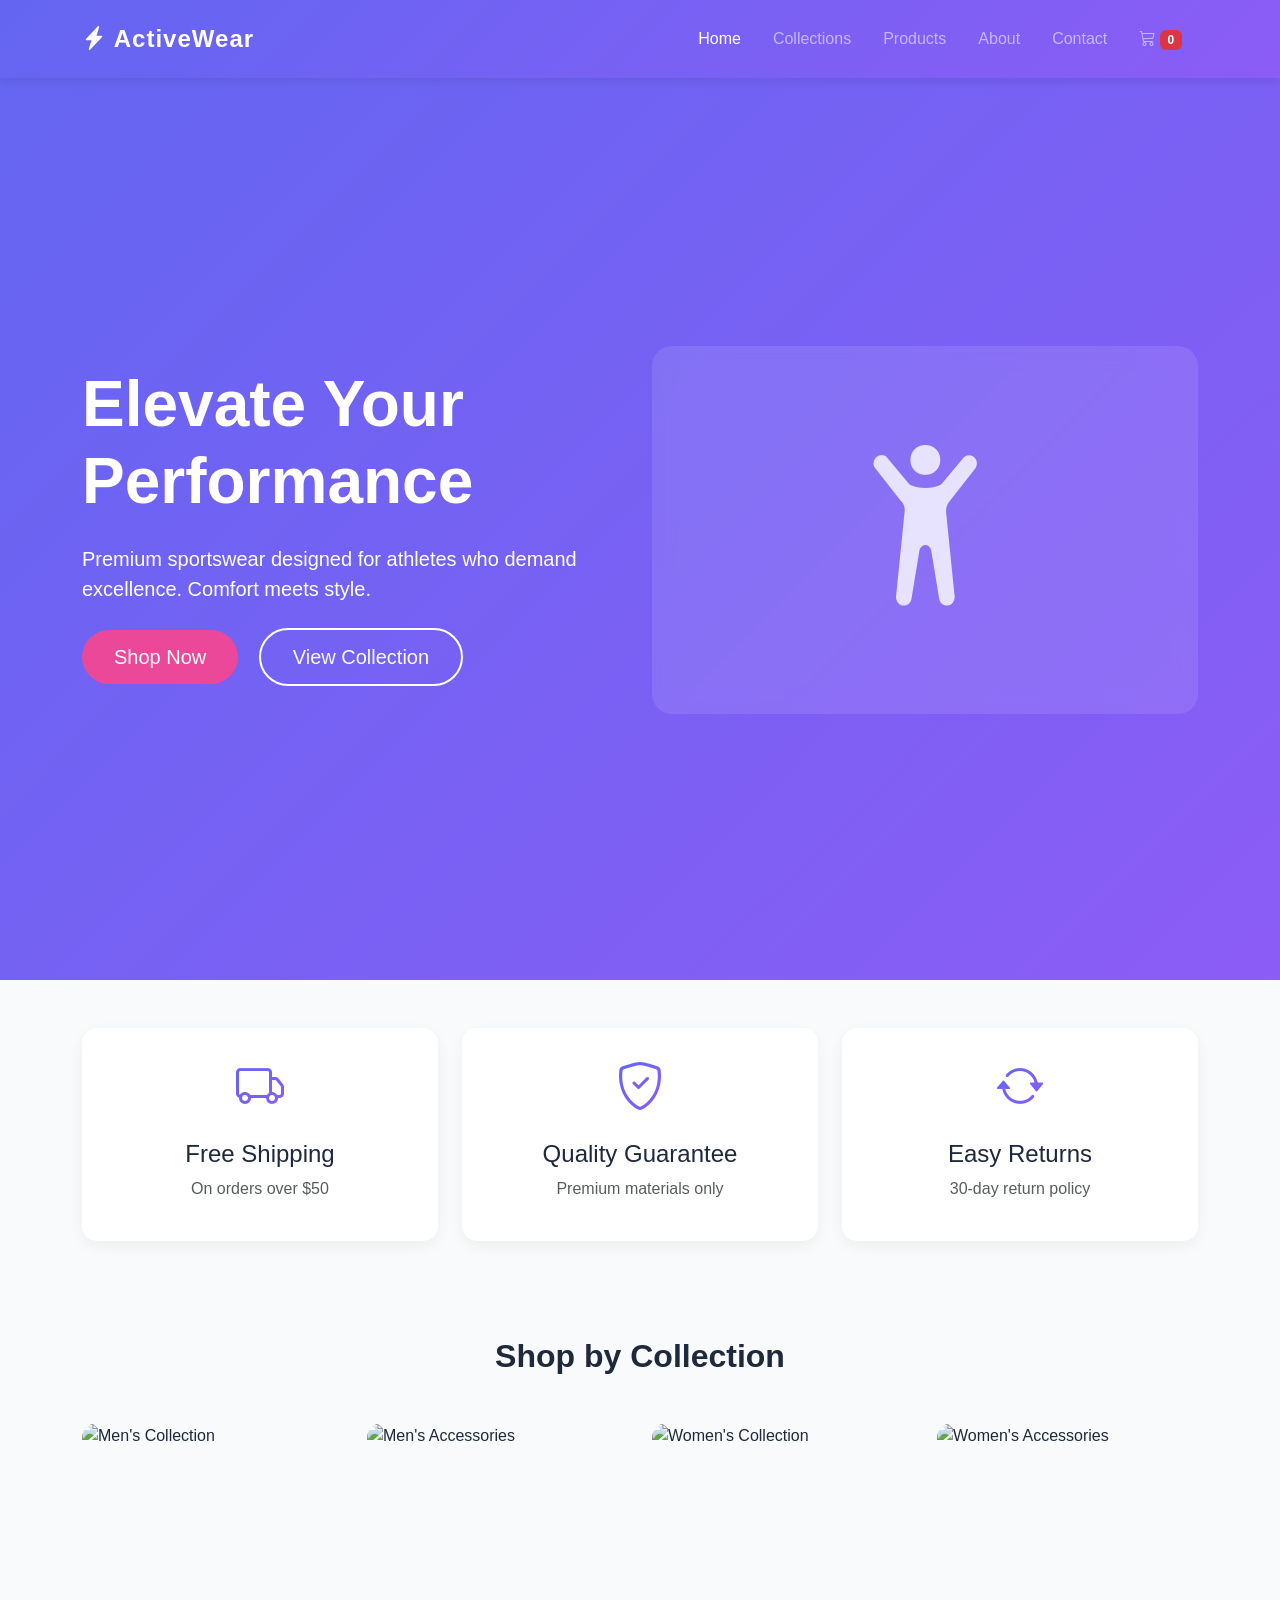
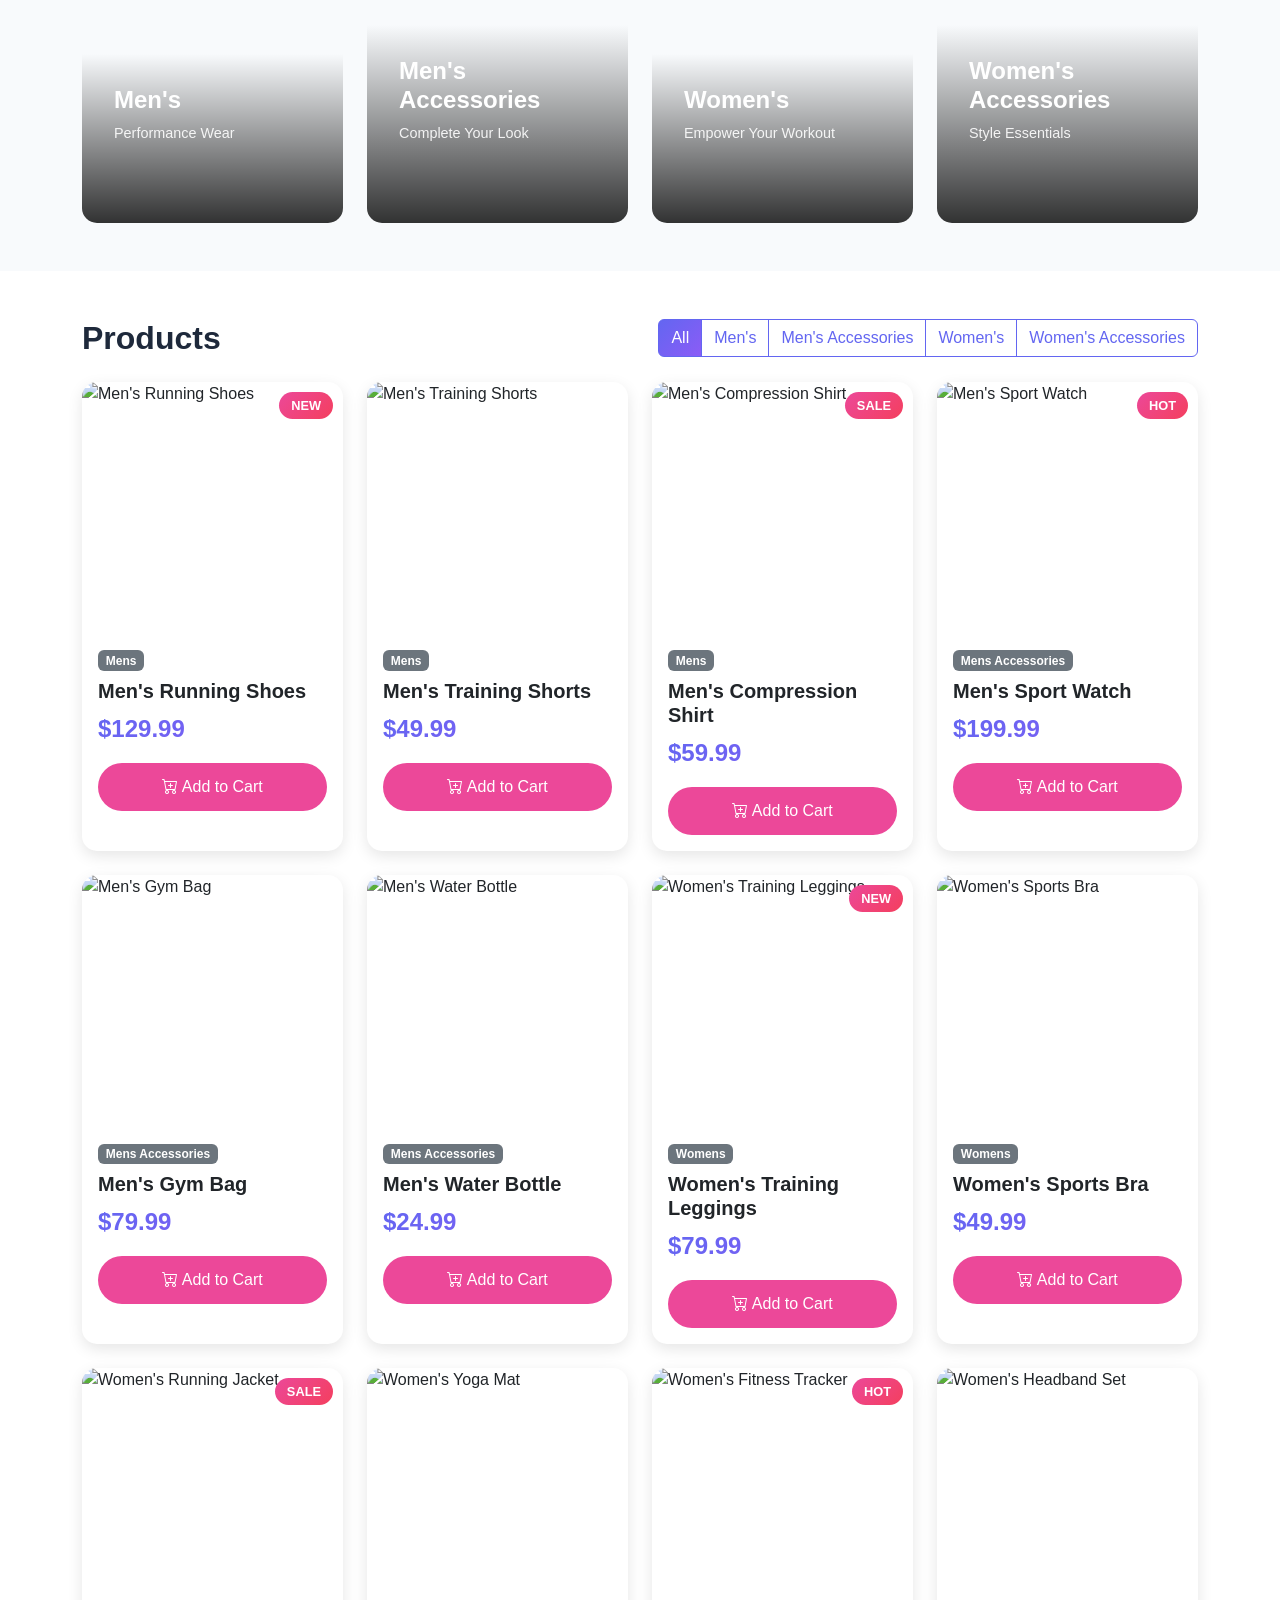
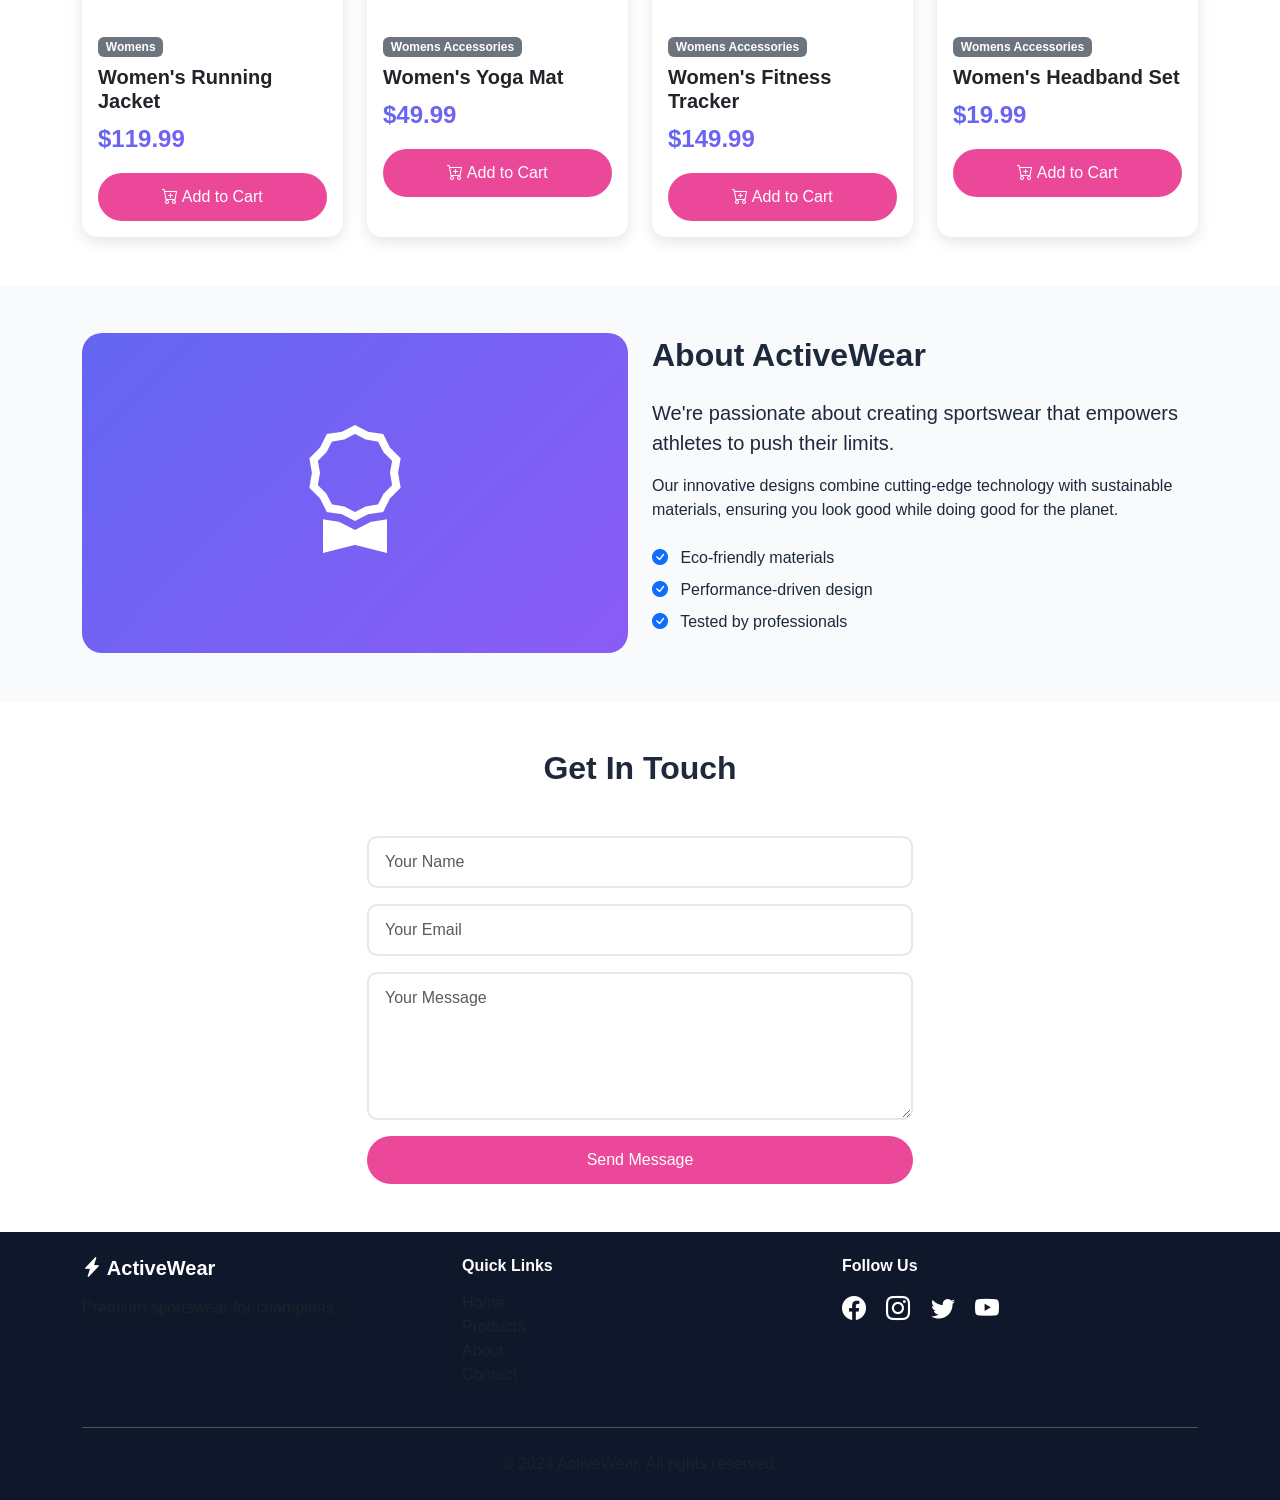
==== index.html @ d2c016fe "first commit" ====
<!DOCTYPE html>
<html lang="en">
<head>
    <meta charset="UTF-8">
    <meta name="viewport" content="width=device-width, initial-scale=1.0">
    <title>ActiveWear - Premium Sportswear</title>
    
    <!-- Bootstrap CSS -->
    <link href="https://cdn.jsdelivr.net/npm/bootstrap@5.3.2/dist/css/bootstrap.min.css" rel="stylesheet">
    
    <!-- Bootstrap Icons -->
    <link rel="stylesheet" href="https://cdn.jsdelivr.net/npm/bootstrap-icons@1.11.1/font/bootstrap-icons.css">
    
    <!-- Custom CSS -->
    <link rel="stylesheet" href="styles.css">
</head>
<body>
    <!-- Navigation -->
    <nav class="navbar navbar-expand-lg navbar-dark fixed-top">
        <div class="container">
            <a class="navbar-brand fw-bold" href="#">
                <i class="bi bi-lightning-charge-fill"></i> ActiveWear
            </a>
            <button class="navbar-toggler" type="button" data-bs-toggle="collapse" data-bs-target="#navbarNav">
                <span class="navbar-toggler-icon"></span>
            </button>
            <div class="collapse navbar-collapse" id="navbarNav">
                <ul class="navbar-nav ms-auto">
                    <li class="nav-item">
                        <a class="nav-link active" href="#home">Home</a>
                    </li>
                    <li class="nav-item">
                        <a class="nav-link" href="#collections">Collections</a>
                    </li>
                    <li class="nav-item">
                        <a class="nav-link" href="#products">Products</a>
                    </li>
                    <li class="nav-item">
                        <a class="nav-link" href="#about">About</a>
                    </li>
                    <li class="nav-item">
                        <a class="nav-link" href="#contact">Contact</a>
                    </li>
                    <li class="nav-item">
                        <a class="nav-link" href="#" id="cartButton"><i class="bi bi-cart3"></i> <span class="badge bg-danger" id="cartCount">0</span></a>
                    </li>
                </ul>
            </div>
        </div>
    </nav>

    <!-- Hero Section -->
    <section id="home" class="hero-section">
        <div class="container">
            <div class="row align-items-center min-vh-100">
                <div class="col-lg-6">
                    <h1 class="display-3 fw-bold mb-4 animate-fade-in">Elevate Your Performance</h1>
                    <p class="lead mb-4">Premium sportswear designed for athletes who demand excellence. Comfort meets style.</p>
                    <button class="btn btn-primary btn-lg me-3 mb-2">Shop Now</button>
                    <button class="btn btn-outline-light btn-lg mb-2">View Collection</button>
                </div>
                <div class="col-lg-6">
                    <div class="hero-image-placeholder">
                        <i class="bi bi-person-arms-up"></i>
                    </div>
                </div>
            </div>
        </div>
    </section>

    <!-- Features Section -->
    <section class="features-section py-5">
        <div class="container">
            <div class="row g-4">
                <div class="col-md-4">
                    <div class="feature-card text-center p-4">
                        <i class="bi bi-truck feature-icon"></i>
                        <h4 class="mt-3">Free Shipping</h4>
                        <p class="text-muted">On orders over $50</p>
                    </div>
                </div>
                <div class="col-md-4">
                    <div class="feature-card text-center p-4">
                        <i class="bi bi-shield-check feature-icon"></i>
                        <h4 class="mt-3">Quality Guarantee</h4>
                        <p class="text-muted">Premium materials only</p>
                    </div>
                </div>
                <div class="col-md-4">
                    <div class="feature-card text-center p-4">
                        <i class="bi bi-arrow-repeat feature-icon"></i>
                        <h4 class="mt-3">Easy Returns</h4>
                        <p class="text-muted">30-day return policy</p>
                    </div>
                </div>
            </div>
        </div>
    </section>

    <!-- Collections Section -->
    <section id="collections" class="collections-section py-5">
        <div class="container">
            <h2 class="text-center mb-5 fw-bold">Shop by Collection</h2>
            <div class="row g-4">
                <div class="col-md-6 col-lg-3">
                    <div class="collection-card" data-category="mens">
                        <img src="https://images.unsplash.com/photo-1605518216938-7c31b7b14ad0?w=500&h=600&fit=crop" alt="Men's Collection" class="collection-image">
                        <div class="collection-overlay">
                            <h3 class="collection-title">Men's</h3>
                            <p class="collection-subtitle">Performance Wear</p>
                            <button class="btn btn-light btn-sm">Explore</button>
                        </div>
                    </div>
                </div>
                <div class="col-md-6 col-lg-3">
                    <div class="collection-card" data-category="mens-accessories">
                        <img src="https://images.unsplash.com/photo-1523359346063-d879354c0ea5?w=500&h=600&fit=crop" alt="Men's Accessories" class="collection-image">
                        <div class="collection-overlay">
                            <h3 class="collection-title">Men's Accessories</h3>
                            <p class="collection-subtitle">Complete Your Look</p>
                            <button class="btn btn-light btn-sm">Explore</button>
                        </div>
                    </div>
                </div>
                <div class="col-md-6 col-lg-3">
                    <div class="collection-card" data-category="womens">
                        <img src="https://images.unsplash.com/photo-1518611012118-696072aa579a?w=500&h=600&fit=crop" alt="Women's Collection" class="collection-image">
                        <div class="collection-overlay">
                            <h3 class="collection-title">Women's</h3>
                            <p class="collection-subtitle">Empower Your Workout</p>
                            <button class="btn btn-light btn-sm">Explore</button>
                        </div>
                    </div>
                </div>
                <div class="col-md-6 col-lg-3">
                    <div class="collection-card" data-category="womens-accessories">
                        <img src="https://images.unsplash.com/photo-1556306535-0f09a537f0a3?w=500&h=600&fit=crop" alt="Women's Accessories" class="collection-image">
                        <div class="collection-overlay">
                            <h3 class="collection-title">Women's Accessories</h3>
                            <p class="collection-subtitle">Style Essentials</p>
                            <button class="btn btn-light btn-sm">Explore</button>
                        </div>
                    </div>
                </div>
            </div>
        </div>
    </section>

    <!-- Products Section -->
    <section id="products" class="products-section py-5">
        <div class="container">
            <div class="d-flex justify-content-between align-items-center mb-4">
                <h2 class="fw-bold mb-0">Products</h2>
                <div class="btn-group" role="group">
                    <button type="button" class="btn btn-outline-primary active" data-filter="all">All</button>
                    <button type="button" class="btn btn-outline-primary" data-filter="mens">Men's</button>
                    <button type="button" class="btn btn-outline-primary" data-filter="mens-accessories">Men's Accessories</button>
                    <button type="button" class="btn btn-outline-primary" data-filter="womens">Women's</button>
                    <button type="button" class="btn btn-outline-primary" data-filter="womens-accessories">Women's Accessories</button>
                </div>
            </div>
            <div class="row g-4" id="productsContainer">
                <!-- Products will be dynamically loaded -->
            </div>
        </div>
    </section>

    <!-- About Section -->
    <section id="about" class="about-section py-5">
        <div class="container">
            <div class="row align-items-center">
                <div class="col-lg-6 mb-4 mb-lg-0">
                    <div class="about-image-placeholder">
                        <i class="bi bi-award"></i>
                    </div>
                </div>
                <div class="col-lg-6">
                    <h2 class="fw-bold mb-4">About ActiveWear</h2>
                    <p class="lead">We're passionate about creating sportswear that empowers athletes to push their limits.</p>
                    <p>Our innovative designs combine cutting-edge technology with sustainable materials, ensuring you look good while doing good for the planet.</p>
                    <ul class="list-unstyled mt-4">
                        <li class="mb-2"><i class="bi bi-check-circle-fill text-primary me-2"></i> Eco-friendly materials</li>
                        <li class="mb-2"><i class="bi bi-check-circle-fill text-primary me-2"></i> Performance-driven design</li>
                        <li class="mb-2"><i class="bi bi-check-circle-fill text-primary me-2"></i> Tested by professionals</li>
                    </ul>
                </div>
            </div>
        </div>
    </section>

    <!-- Contact Section -->
    <section id="contact" class="contact-section py-5">
        <div class="container">
            <h2 class="text-center mb-5 fw-bold">Get In Touch</h2>
            <div class="row justify-content-center">
                <div class="col-lg-6">
                    <form id="contactForm">
                        <div class="mb-3">
                            <input type="text" class="form-control" placeholder="Your Name" required>
                        </div>
                        <div class="mb-3">
                            <input type="email" class="form-control" placeholder="Your Email" required>
                        </div>
                        <div class="mb-3">
                            <textarea class="form-control" rows="5" placeholder="Your Message" required></textarea>
                        </div>
                        <button type="submit" class="btn btn-primary w-100">Send Message</button>
                    </form>
                </div>
            </div>
        </div>
    </section>

    <!-- Footer -->
    <footer class="footer py-4">
        <div class="container">
            <div class="row">
                <div class="col-md-4 mb-3 mb-md-0">
                    <h5 class="fw-bold mb-3"><i class="bi bi-lightning-charge-fill"></i> ActiveWear</h5>
                    <p class="text-muted">Premium sportswear for champions.</p>
                </div>
                <div class="col-md-4 mb-3 mb-md-0">
                    <h6 class="fw-bold mb-3">Quick Links</h6>
                    <ul class="list-unstyled">
                        <li><a href="#home" class="text-muted text-decoration-none">Home</a></li>
                        <li><a href="#products" class="text-muted text-decoration-none">Products</a></li>
                        <li><a href="#about" class="text-muted text-decoration-none">About</a></li>
                        <li><a href="#contact" class="text-muted text-decoration-none">Contact</a></li>
                    </ul>
                </div>
                <div class="col-md-4">
                    <h6 class="fw-bold mb-3">Follow Us</h6>
                    <div class="social-icons">
                        <a href="#" class="me-3"><i class="bi bi-facebook"></i></a>
                        <a href="#" class="me-3"><i class="bi bi-instagram"></i></a>
                        <a href="#" class="me-3"><i class="bi bi-twitter"></i></a>
                        <a href="#"><i class="bi bi-youtube"></i></a>
                    </div>
                </div>
            </div>
            <hr class="my-4">
            <p class="text-center text-muted mb-0">&copy; 2024 ActiveWear. All rights reserved.</p>
        </div>
    </footer>

    <!-- Cart Preview Modal -->
    <div class="modal fade" id="cartModal" tabindex="-1" aria-labelledby="cartModalLabel" aria-hidden="true">
        <div class="modal-dialog modal-dialog-scrollable modal-lg">
            <div class="modal-content">
                <div class="modal-header">
                    <h5 class="modal-title fw-bold" id="cartModalLabel">
                        <i class="bi bi-cart3"></i> Shopping Cart
                    </h5>
                    <button type="button" class="btn-close" data-bs-dismiss="modal" aria-label="Close"></button>
                </div>
                <div class="modal-body" id="cartModalBody">
                    <!-- Cart items will be loaded here -->
                </div>
                <div class="modal-footer">
                    <div class="w-100">
                        <div class="d-flex justify-content-between align-items-center mb-3">
                            <h5 class="mb-0">Total:</h5>
                            <h4 class="mb-0 fw-bold" id="cartTotal">$0.00</h4>
                        </div>
                        <button type="button" class="btn btn-outline-secondary w-100 mb-2" data-bs-dismiss="modal">Continue Shopping</button>
                        <a href="checkout.html" class="btn btn-primary w-100">Proceed to Checkout</a>
                    </div>
                </div>
            </div>
        </div>
    </div>

    <!-- Bootstrap JS -->
    <script src="https://cdn.jsdelivr.net/npm/bootstrap@5.3.2/dist/js/bootstrap.bundle.min.js"></script>
    
    <!-- Custom JS -->
    <script src="script.js"></script>
</body>
</html>
---- styles.css ----
/* Modern Color Palette */
:root {
    --primary-color: #6366f1;
    --secondary-color: #8b5cf6;
    --accent-color: #ec4899;
    --dark-bg: #0f172a;
    --light-bg: #f8fafc;
    --text-dark: #1e293b;
    --text-light: #64748b;
    --gradient-1: linear-gradient(135deg, #6366f1 0%, #8b5cf6 100%);
    --gradient-2: linear-gradient(135deg, #ec4899 0%, #f43f5e 100%);
}

* {
    margin: 0;
    padding: 0;
    box-sizing: border-box;
}

body {
    font-family: 'Segoe UI', Tahoma, Geneva, Verdana, sans-serif;
    color: var(--text-dark);
    overflow-x: hidden;
}

/* Smooth Scrolling */
html {
    scroll-behavior: smooth;
}

/* Navigation */
.navbar {
    background: var(--gradient-1);
    padding: 1rem 0;
    transition: all 0.3s ease;
    box-shadow: 0 2px 10px rgba(0, 0, 0, 0.1);
}

.navbar-brand {
    font-size: 1.5rem;
    letter-spacing: 1px;
}

.nav-link {
    margin: 0 0.5rem;
    transition: color 0.3s ease;
}

.nav-link:hover {
    color: var(--accent-color) !important;
}

/* Hero Section */
.hero-section {
    background: var(--gradient-1);
    color: white;
    padding-top: 80px;
}

.hero-image-placeholder {
    background: rgba(255, 255, 255, 0.1);
    border-radius: 20px;
    padding: 4rem;
    text-align: center;
    backdrop-filter: blur(10px);
}

.hero-image-placeholder i {
    font-size: 10rem;
    color: rgba(255, 255, 255, 0.8);
}

.animate-fade-in {
    animation: fadeIn 1s ease-in;
}

@keyframes fadeIn {
    from {
        opacity: 0;
        transform: translateY(20px);
    }
    to {
        opacity: 1;
        transform: translateY(0);
    }
}

.btn-primary {
    background: var(--accent-color);
    border: none;
    padding: 0.75rem 2rem;
    border-radius: 50px;
    transition: all 0.3s ease;
}

.btn-primary:hover {
    background: #db2777;
    transform: translateY(-2px);
    box-shadow: 0 10px 20px rgba(236, 72, 153, 0.3);
}

.btn-outline-light {
    border: 2px solid white;
    padding: 0.75rem 2rem;
    border-radius: 50px;
    transition: all 0.3s ease;
}

.btn-outline-light:hover {
    background: white;
    color: var(--primary-color);
    transform: translateY(-2px);
}

/* Features Section */
.features-section {
    background: var(--light-bg);
}

.feature-card {
    background: white;
    border-radius: 15px;
    transition: all 0.3s ease;
    height: 100%;
    box-shadow: 0 5px 15px rgba(0, 0, 0, 0.05);
}

.feature-card:hover {
    transform: translateY(-10px);
    box-shadow: 0 15px 30px rgba(0, 0, 0, 0.1);
}

.feature-icon {
    font-size: 3rem;
    background: var(--gradient-1);
    -webkit-background-clip: text;
    -webkit-text-fill-color: transparent;
    background-clip: text;
}

/* Products Section */
.products-section {
    background: white;
}

.product-card {
    border: none;
    border-radius: 15px;
    overflow: hidden;
    transition: all 0.3s ease;
    box-shadow: 0 5px 15px rgba(0, 0, 0, 0.1);
    height: 100%;
}

.product-card:hover {
    transform: translateY(-10px);
    box-shadow: 0 15px 30px rgba(0, 0, 0, 0.2);
}

.product-image {
    height: 250px;
    background: var(--light-bg);
    display: flex;
    align-items: center;
    justify-content: center;
    font-size: 4rem;
    color: var(--text-light);
}

.product-badge {
    position: absolute;
    top: 10px;
    right: 10px;
    background: var(--gradient-2);
    color: white;
    padding: 0.25rem 0.75rem;
    border-radius: 20px;
    font-size: 0.8rem;
    font-weight: bold;
}

.price {
    font-size: 1.5rem;
    font-weight: bold;
    background: var(--gradient-1);
    -webkit-background-clip: text;
    -webkit-text-fill-color: transparent;
    background-clip: text;
}

/* About Section */
.about-section {
    background: var(--light-bg);
}

.about-image-placeholder {
    background: var(--gradient-1);
    border-radius: 20px;
    padding: 4rem;
    text-align: center;
    color: white;
}

.about-image-placeholder i {
    font-size: 8rem;
}

/* Contact Section */
.contact-section {
    background: white;
}

.form-control {
    border: 2px solid #e2e8f0;
    border-radius: 10px;
    padding: 0.75rem 1rem;
    transition: all 0.3s ease;
}

.form-control:focus {
    border-color: var(--primary-color);
    box-shadow: 0 0 0 0.2rem rgba(99, 102, 241, 0.25);
}

/* Footer */
.footer {
    background: var(--dark-bg);
    color: white;
}

.social-icons a {
    color: white;
    font-size: 1.5rem;
    transition: all 0.3s ease;
}

.social-icons a:hover {
    color: var(--accent-color);
    transform: translateY(-3px);
}

/* Responsive Design */
@media (max-width: 768px) {
    .hero-section h1 {
        font-size: 2.5rem;
    }
    
    .hero-image-placeholder {
        padding: 2rem;
    }
    
    .hero-image-placeholder i {
        font-size: 6rem;
    }
    
    .about-image-placeholder {
        padding: 2rem;
    }
    
    .about-image-placeholder i {
        font-size: 5rem;
    }
}

/* Loading Animation */
.loading {
    display: inline-block;
    width: 20px;
    height: 20px;
    border: 3px solid rgba(255, 255, 255, 0.3);
    border-radius: 50%;
    border-top-color: white;
    animation: spin 1s ease-in-out infinite;
}

@keyframes spin {
    to { transform: rotate(360deg); }
}

/* Collections Section */
.collections-section {
    background: var(--light-bg);
}

.collection-card {
    position: relative;
    height: 400px;
    border-radius: 15px;
    overflow: hidden;
    cursor: pointer;
    transition: all 0.3s ease;
}

.collection-card:hover {
    transform: translateY(-10px);
    box-shadow: 0 20px 40px rgba(0, 0, 0, 0.2);
}

.collection-image {
    width: 100%;
    height: 100%;
    object-fit: cover;
    transition: transform 0.5s ease;
}

.collection-card:hover .collection-image {
    transform: scale(1.1);
}

.collection-overlay {
    position: absolute;
    bottom: 0;
    left: 0;
    right: 0;
    background: linear-gradient(to top, rgba(0, 0, 0, 0.8), transparent);
    color: white;
    padding: 2rem;
    transition: all 0.3s ease;
}

.collection-title {
    font-size: 1.5rem;
    font-weight: bold;
    margin-bottom: 0.5rem;
}

.collection-subtitle {
    font-size: 0.9rem;
    margin-bottom: 1rem;
    opacity: 0.9;
}

.collection-overlay .btn {
    opacity: 0;
    transform: translateY(20px);
    transition: all 0.3s ease;
}

.collection-card:hover .collection-overlay .btn {
    opacity: 1;
    transform: translateY(0);
}

/* Product Image Real */
.product-image-real {
    width: 100%;
    height: 250px;
    object-fit: cover;
}

/* Filter Buttons */
.btn-group .btn-outline-primary {
    border-color: var(--primary-color);
    color: var(--primary-color);
}

.btn-group .btn-outline-primary:hover,
.btn-group .btn-outline-primary.active {
    background: var(--gradient-1);
    border-color: var(--primary-color);
    color: white;
}

/* Responsive Filter Buttons */
@media (max-width: 992px) {
    .btn-group {
        display: flex;
        flex-direction: column;
        width: 100%;
        margin-top: 1rem;
    }
    
    .btn-group .btn {
        border-radius: 0.375rem !important;
        margin-bottom: 0.5rem;
    }
    
    .d-flex.justify-content-between {
        flex-direction: column;
    }
}

@media (max-width: 768px) {
    .collection-card {
        height: 300px;
    }
    
    .collection-title {
        font-size: 1.2rem;
    }
}

/* Cart Modal Styles */
.cart-item-image {
    width: 80px;
    height: 80px;
    object-fit: cover;
    border-radius: 10px;
}

.cart-item {
    transition: background-color 0.2s ease;
}

.cart-item:hover {
    background-color: rgba(0, 0, 0, 0.02);
}

/* Checkout Page Styles */
.checkout-section {
    min-height: calc(100vh - 200px);
}

.checkout-item-image {
    width: 60px;
    height: 60px;
    object-fit: cover;
    border-radius: 8px;
}

.checkout-item {
    transition: background-color 0.2s ease;
}

.checkout-item:hover {
    background-color: rgba(0, 0, 0, 0.02);
}

/* Form Styles */
.form-label {
    font-weight: 600;
    color: var(--text-dark);
    margin-bottom: 0.5rem;
}

.form-control:focus,
.form-select:focus {
    border-color: var(--primary-color);
    box-shadow: 0 0 0 0.2rem rgba(99, 102, 241, 0.25);
}

/* Card Styles */
.card {
    border: none;
    border-radius: 15px;
}

.card-body h4 i {
    margin-right: 0.5rem;
    color: var(--primary-color);
}

/* Sticky Order Summary */
@media (min-width: 992px) {
    .sticky-top {
        position: sticky;
    }
}

/* Success Animation */
.success-icon i {
    animation: scaleIn 0.5s ease-out;
}

@keyframes scaleIn {
    from {
        transform: scale(0);
        opacity: 0;
    }
    to {
        transform: scale(1);
        opacity: 1;
    }
}

/* Responsive Checkout */
@media (max-width: 768px) {
    .checkout-section {
        padding-top: 2rem !important;
    }
    
    .sticky-top {
        position: relative !important;
        top: 0 !important;
    }
}
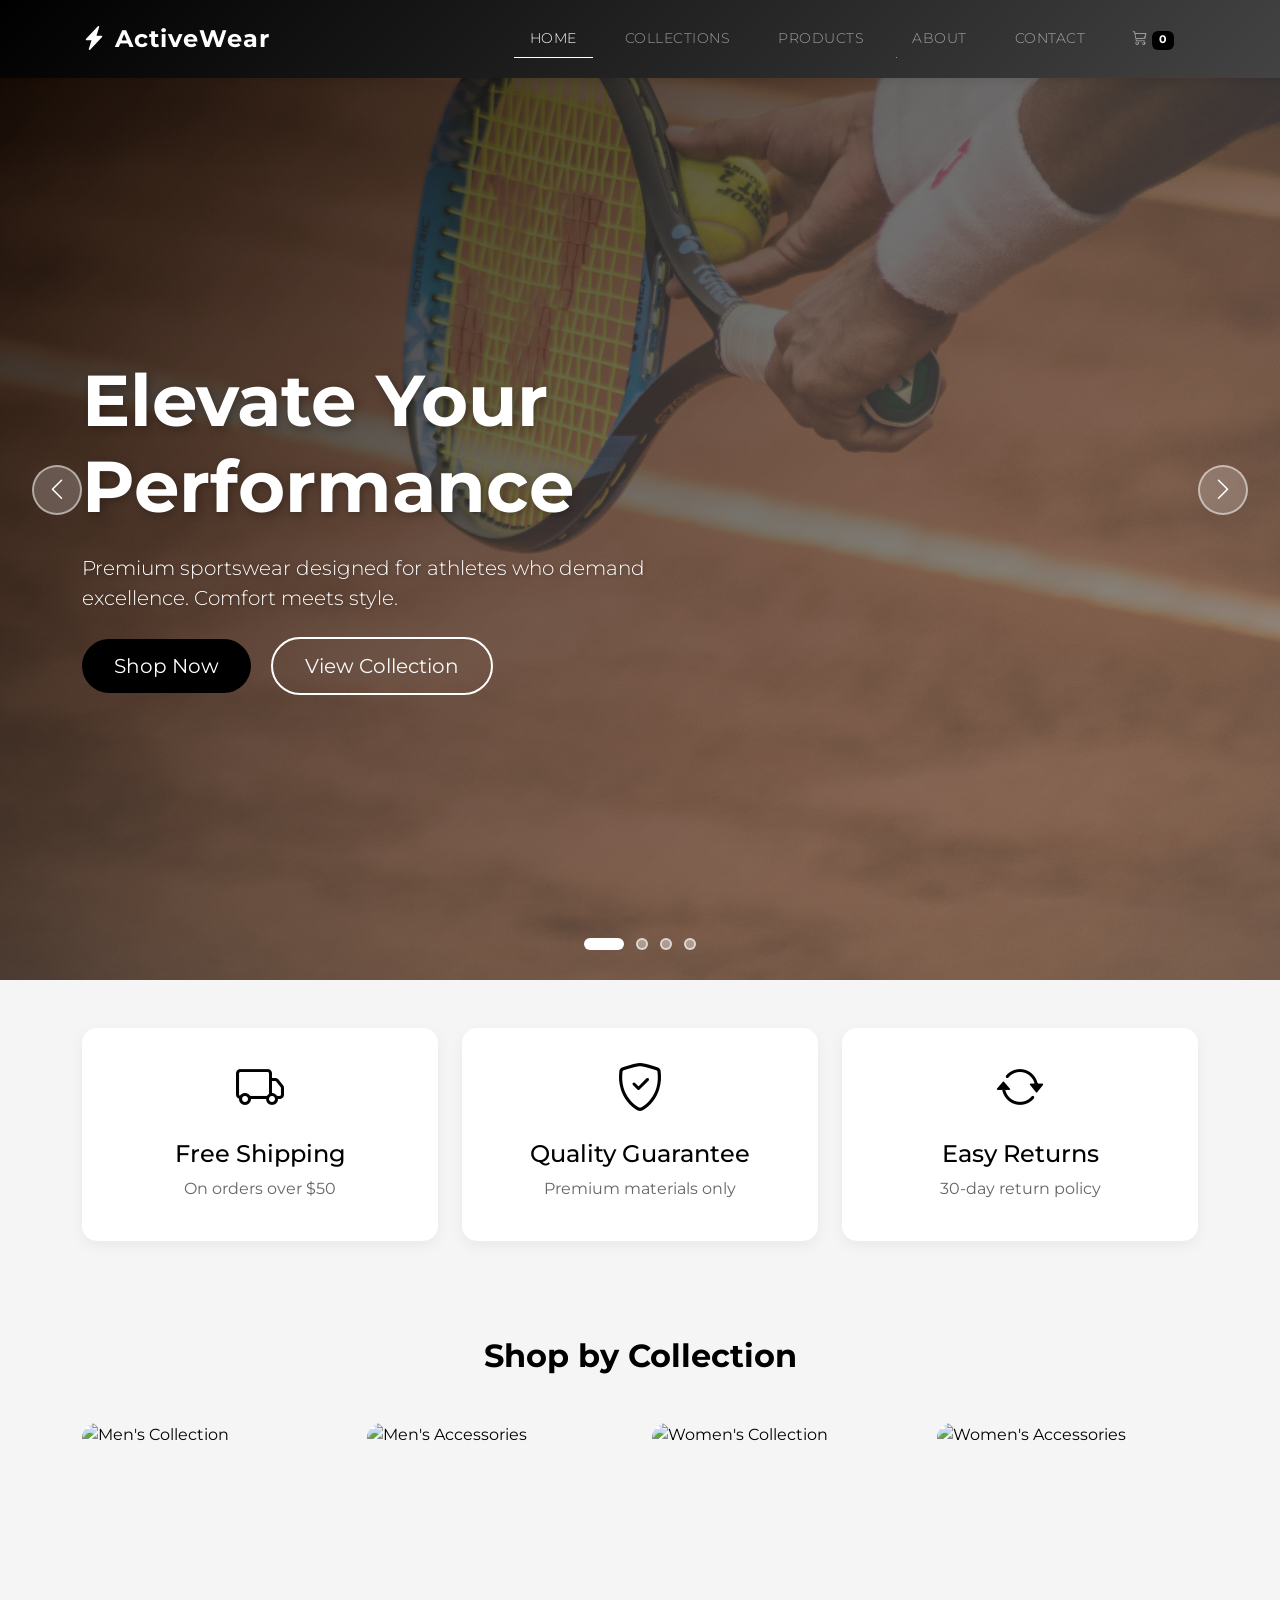
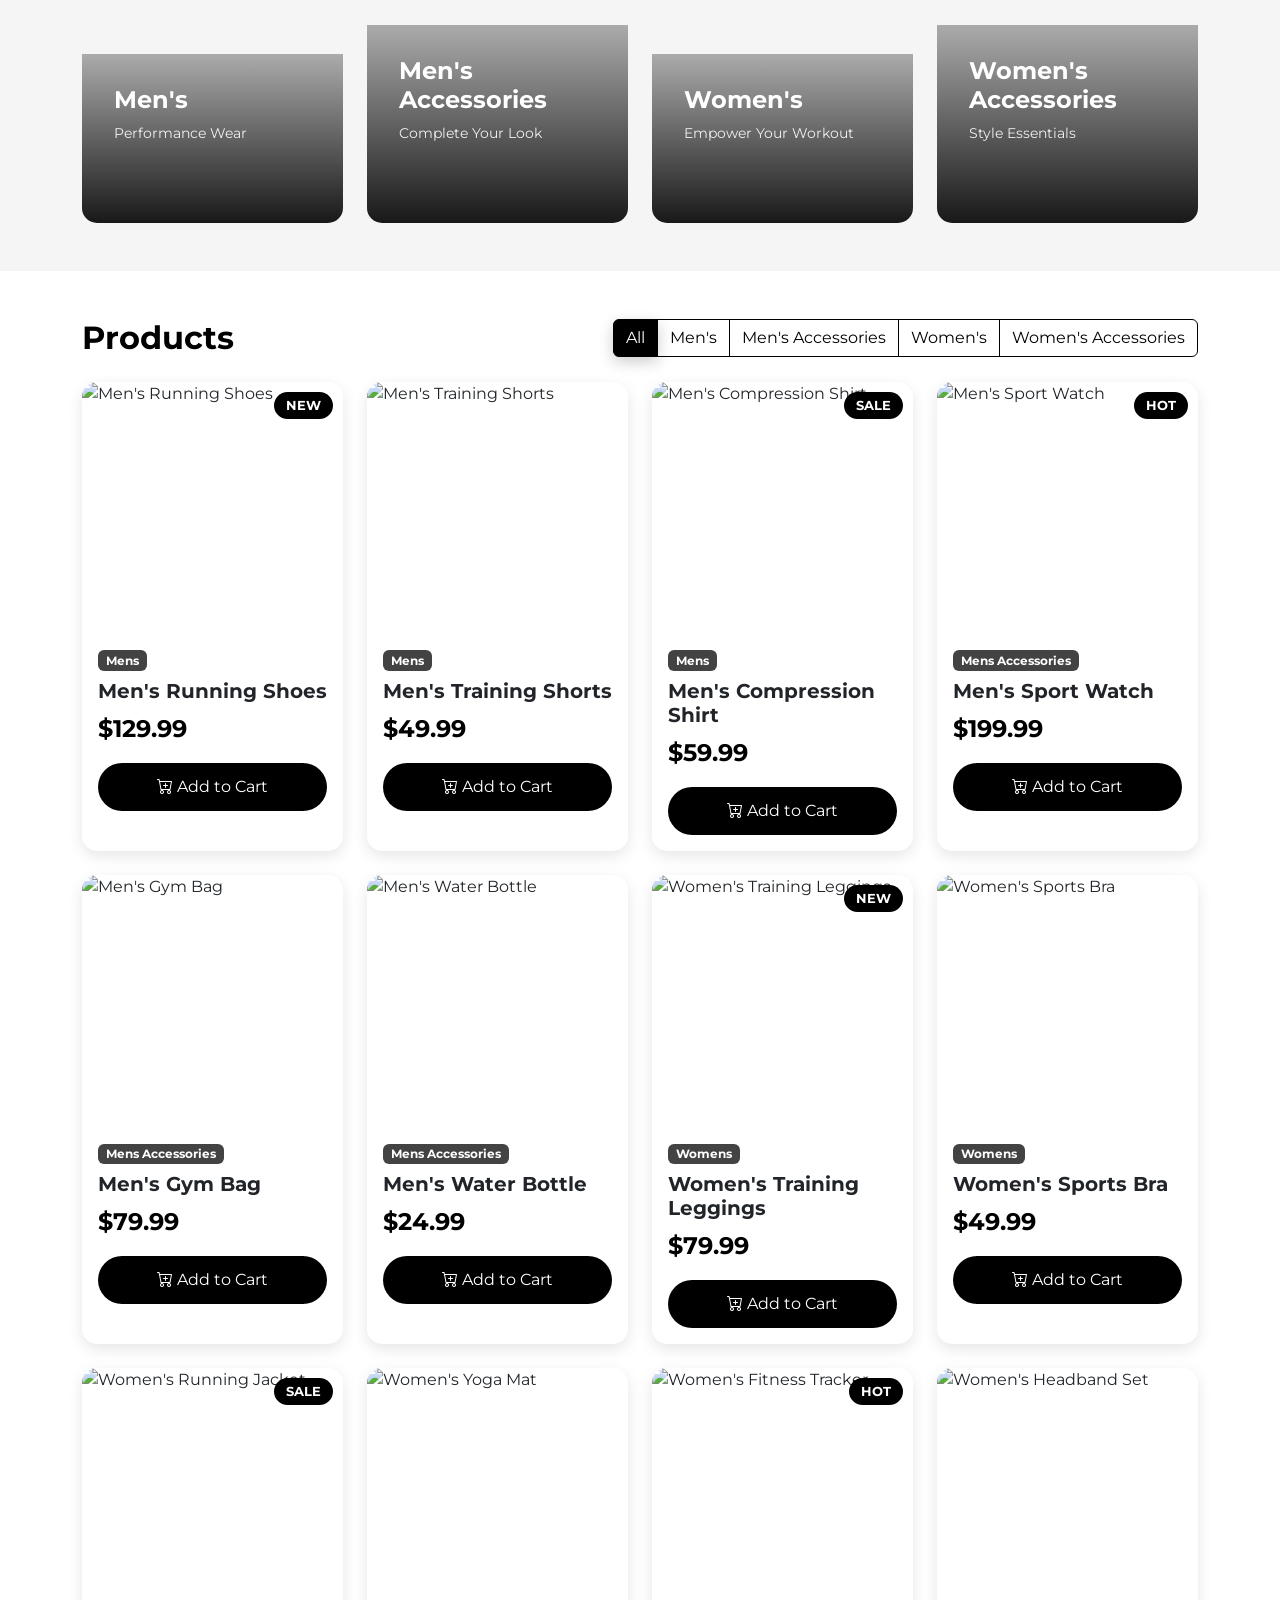
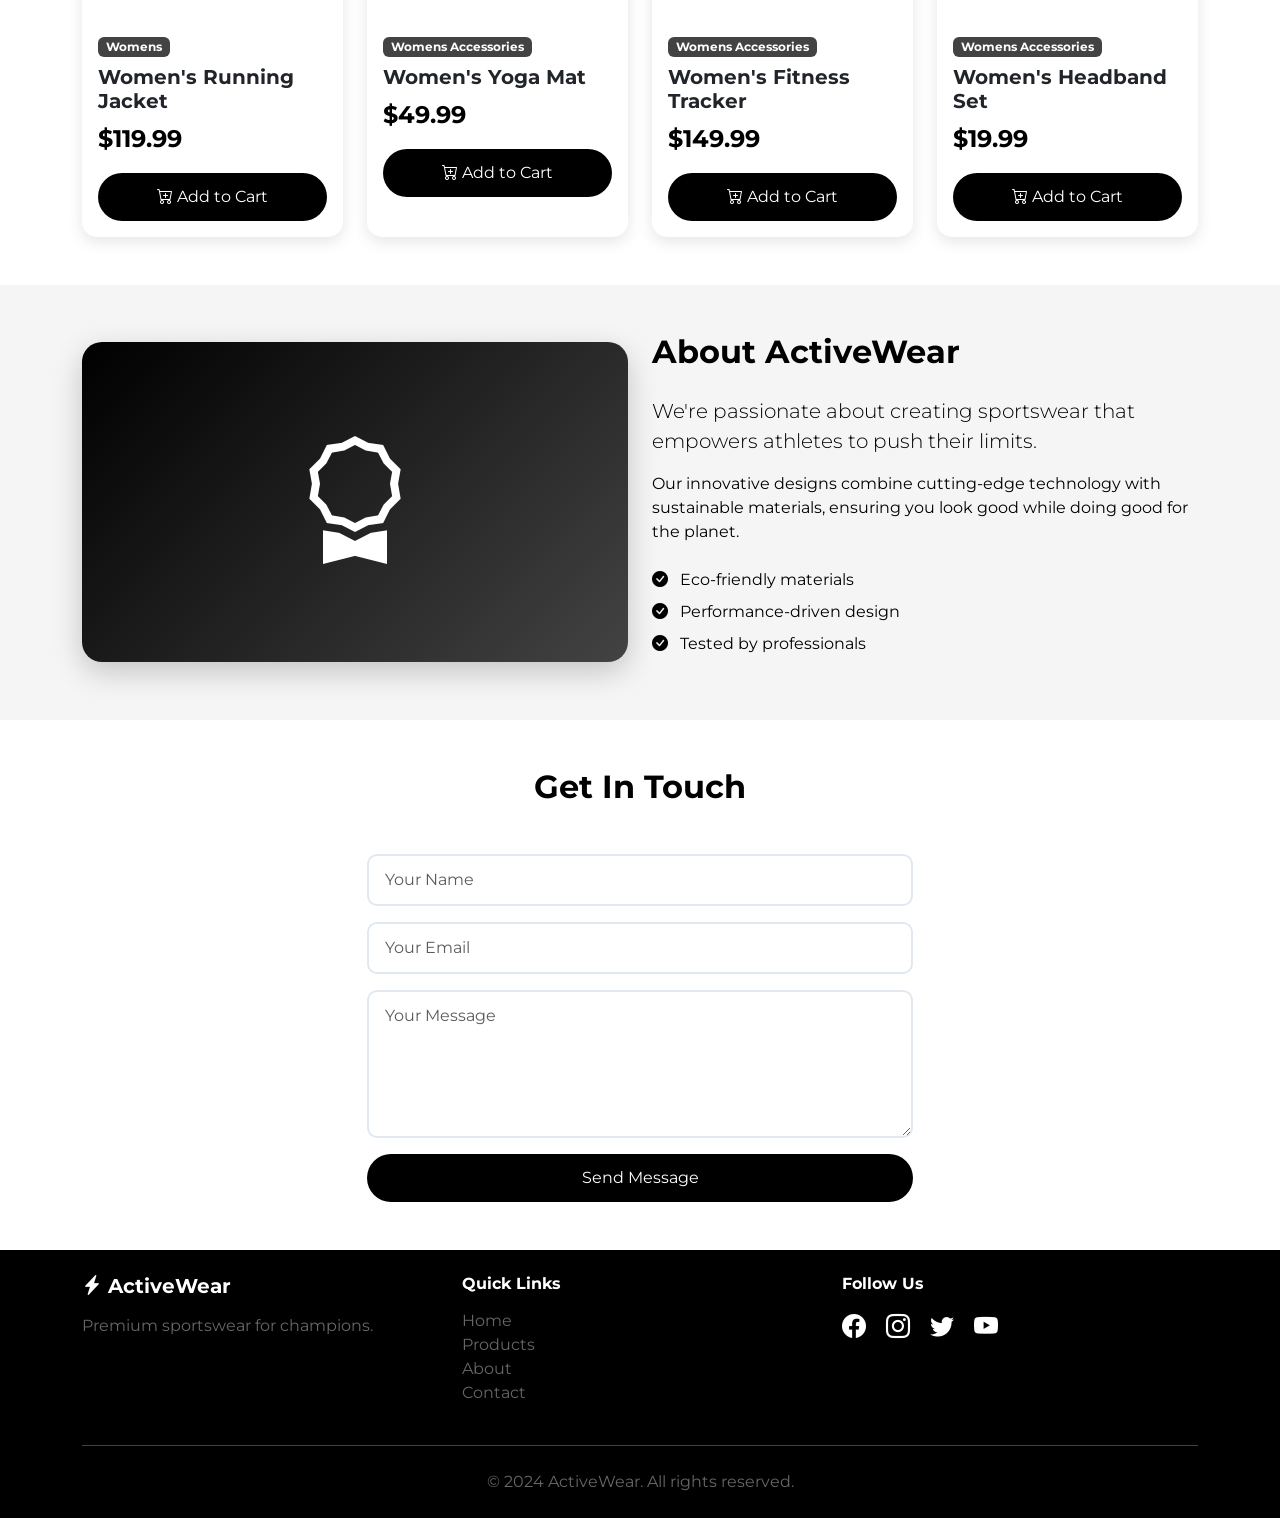
==== commit 7fa00de2: "Nav css style improved - midia query added" ====
--- a/index.html
+++ b/index.html
@@ -2,7 +2,9 @@
 <html lang="en">
 <head>
     <meta charset="UTF-8">
-    <meta name="viewport" content="width=device-width, initial-scale=1.0">
+    <meta name="viewport" content="width=device-width, initial-scale=1.0, maximum-scale=5.0, user-scalable=yes">
+    <meta name="description" content="Premium sportswear designed for athletes who demand excellence. Shop our collection of high-performance athletic wear.">
+    <meta name="theme-color" content="#000000">
     <title>ActiveWear - Premium Sportswear</title>
     
     <!-- Bootstrap CSS -->
@@ -13,6 +15,11 @@
     
     <!-- Custom CSS -->
     <link rel="stylesheet" href="styles.css">
+
+    <!-- Google Fonts -->
+    <link rel="preconnect" href="https://fonts.googleapis.com">
+    <link rel="preconnect" href="https://fonts.gstatic.com" crossorigin>
+    <link href="https://fonts.googleapis.com/css2?family=Montserrat:ital,wght@0,100..900;1,100..900&display=swap" rel="stylesheet">
 </head>
 <body>
     <!-- Navigation -->
@@ -51,20 +58,47 @@
 
     <!-- Hero Section -->
     <section id="home" class="hero-section">
-        <div class="container">
+        <!-- Hero Background Slideshow -->
+        <div class="hero-slideshow">
+            <div class="hero-slide active" style="background-image: url('resources/hero/hero1.jpg');"></div>
+            <div class="hero-slide" style="background-image: url('resources/hero/hero2.jpg');"></div>
+            <div class="hero-slide" style="background-image: url('resources/hero/hero3.jpg');"></div>
+            <div class="hero-slide" style="background-image: url('resources/hero/hero4.jpg');"></div>
+        </div>
+        
+        <!-- Hero Overlay -->
+        <div class="hero-overlay"></div>
+        
+        <!-- Hero Content -->
+        <div class="container hero-content">
             <div class="row align-items-center min-vh-100">
-                <div class="col-lg-6">
-                    <h1 class="display-3 fw-bold mb-4 animate-fade-in">Elevate Your Performance</h1>
-                    <p class="lead mb-4">Premium sportswear designed for athletes who demand excellence. Comfort meets style.</p>
-                    <button class="btn btn-primary btn-lg me-3 mb-2">Shop Now</button>
-                    <button class="btn btn-outline-light btn-lg mb-2">View Collection</button>
-                </div>
-                <div class="col-lg-6">
-                    <div class="hero-image-placeholder">
-                        <i class="bi bi-person-arms-up"></i>
-                    </div>
-                </div>
-            </div>
+                <div class="col-lg-8 col-xl-7">
+                    <h1 class="display-2 fw-bold mb-4 hero-title">Elevate Your Performance</h1>
+                    <p class="lead mb-4 hero-subtitle">Premium sportswear designed for athletes who demand excellence. Comfort meets style.</p>
+                    <div class="hero-buttons">
+                        <a href="#products" class="btn btn-primary btn-lg me-3 mb-2">Shop Now</a>
+                        <a href="#collections" class="btn btn-outline-light btn-lg mb-2">View Collection</a>
+                    </div>
+                </div>
+            </div>
+        </div>
+        
+        <!-- Slideshow Controls -->
+        <div class="hero-controls">
+            <button class="hero-control-btn prev" id="heroPrev">
+                <i class="bi bi-chevron-left"></i>
+            </button>
+            <button class="hero-control-btn next" id="heroNext">
+                <i class="bi bi-chevron-right"></i>
+            </button>
+        </div>
+        
+        <!-- Slideshow Indicators -->
+        <div class="hero-indicators">
+            <span class="hero-indicator active" data-slide="0"></span>
+            <span class="hero-indicator" data-slide="1"></span>
+            <span class="hero-indicator" data-slide="2"></span>
+            <span class="hero-indicator" data-slide="3"></span>
         </div>
     </section>
 
--- a/styles.css
+++ b/styles.css
@@ -1,14 +1,17 @@
-/* Modern Color Palette */
+/* Modern Color Palette - Black & Gray Theme */
 :root {
-    --primary-color: #6366f1;
-    --secondary-color: #8b5cf6;
-    --accent-color: #ec4899;
-    --dark-bg: #0f172a;
-    --light-bg: #f8fafc;
-    --text-dark: #1e293b;
-    --text-light: #64748b;
-    --gradient-1: linear-gradient(135deg, #6366f1 0%, #8b5cf6 100%);
-    --gradient-2: linear-gradient(135deg, #ec4899 0%, #f43f5e 100%);
+    --primary-color: #000000;
+    --secondary-color: #434343;
+    --accent-color: #666666;
+    --dark-bg: #000000;
+    --medium-bg: #1a1a1a;
+    --light-bg: #f5f5f5;
+    --text-dark: #000000;
+    --text-medium: #434343;
+    --text-light: #666666;
+    --gradient-1: linear-gradient(135deg, #000000 0%, #434343 100%);
+    --gradient-2: linear-gradient(135deg, #434343 0%, #666666 100%);
+    --gradient-overlay: linear-gradient(135deg, rgba(0, 0, 0, 0.85) 0%, rgba(67, 67, 67, 0.75) 50%, rgba(102, 102, 102, 0.65) 100%);
 }
 
 * {
@@ -18,7 +21,7 @@
 }
 
 body {
-    font-family: 'Segoe UI', Tahoma, Geneva, Verdana, sans-serif;
+    font-family: "Montserrat", sans-serif;
     color: var(--text-dark);
     overflow-x: hidden;
 }
@@ -39,45 +42,142 @@
 .navbar-brand {
     font-size: 1.5rem;
     letter-spacing: 1px;
+    transition: transform 0.3s ease;
+}
+
+.navbar-brand:hover {
+    transform: scale(1.05);
 }
 
 .nav-link {
     margin: 0 0.5rem;
+    padding: 0.5rem 1rem !important;
+    position: relative;
+    text-transform: uppercase;
+    font-weight: 300;
+    letter-spacing: 0.5px;
+    font-size: 0.9rem;
     transition: color 0.3s ease;
+    overflow: hidden;
+}
+
+/* Animated underline effect */
+.nav-link::before {
+    content: '';
+    position: absolute;
+    bottom: 0;
+    left: 0;
+    width: 100%;
+    height: 0.5px;
+    background: white;
+    transform: translateX(-100%);
+    transition: transform 0.4s ease;
+}
+
+.nav-link:hover::before {
+    transform: translateX(0);
+}
+
+.nav-link.active::before {
+    transform: translateX(0);
+    background: white;
+    height: 0.5px;
 }
 
 .nav-link:hover {
-    color: var(--accent-color) !important;
+    color: white !important;
+}
+
+/* Cart badge animation */
+.nav-link .badge {
+    transition: transform 0.3s ease;
+}
+
+.nav-link:hover .badge {
+    transform: scale(1.2);
 }
 
 /* Hero Section */
 .hero-section {
-    background: var(--gradient-1);
+    position: relative;
     color: white;
     padding-top: 80px;
-}
-
-.hero-image-placeholder {
-    background: rgba(255, 255, 255, 0.1);
-    border-radius: 20px;
-    padding: 4rem;
-    text-align: center;
-    backdrop-filter: blur(10px);
-}
-
-.hero-image-placeholder i {
-    font-size: 10rem;
-    color: rgba(255, 255, 255, 0.8);
-}
-
-.animate-fade-in {
-    animation: fadeIn 1s ease-in;
-}
-
-@keyframes fadeIn {
+    overflow: hidden;
+}
+
+/* Hero Slideshow */
+.hero-slideshow {
+    position: absolute;
+    top: 0;
+    left: 0;
+    width: 100%;
+    height: 100%;
+    z-index: 0;
+}
+
+.hero-slide {
+    position: absolute;
+    top: 0;
+    left: 0;
+    width: 100%;
+    height: 100%;
+    background-size: cover;
+    background-position: center;
+    background-repeat: no-repeat;
+    opacity: 0;
+    transition: opacity 1.5s ease-in-out, transform 8s ease-out;
+    transform: scale(1);
+}
+
+.hero-slide.active {
+    opacity: 1;
+    animation: zoomIn 8s ease-out forwards;
+}
+
+@keyframes zoomIn {
+    from {
+        transform: scale(1);
+    }
+    to {
+        transform: scale(1.1);
+    }
+}
+
+/* Hero Overlay */
+.hero-overlay {
+    position: absolute;
+    top: 0;
+    left: 0;
+    width: 100%;
+    height: 100%;
+    background: var(--gradient-overlay);
+    z-index: 1;
+}
+
+/* Hero Content */
+.hero-content {
+    position: relative;
+    z-index: 2;
+}
+
+.hero-title {
+    animation: fadeInUp 1s ease-out 0.3s both;
+    text-shadow: 2px 2px 10px rgba(0, 0, 0, 0.3);
+}
+
+.hero-subtitle {
+    animation: fadeInUp 1s ease-out 0.6s both;
+    text-shadow: 1px 1px 5px rgba(0, 0, 0, 0.3);
+}
+
+.hero-buttons {
+    animation: fadeInUp 1s ease-out 0.9s both;
+}
+
+@keyframes fadeInUp {
     from {
         opacity: 0;
-        transform: translateY(20px);
+        transform: translateY(30px);
     }
     to {
         opacity: 1;
@@ -85,18 +185,88 @@
     }
 }
 
+/* Hero Controls */
+.hero-controls {
+    position: absolute;
+    top: 50%;
+    left: 0;
+    right: 0;
+    transform: translateY(-50%);
+    display: flex;
+    justify-content: space-between;
+    padding: 0 2rem;
+    z-index: 3;
+}
+
+.hero-control-btn {
+    background: rgba(255, 255, 255, 0.2);
+    border: 2px solid rgba(255, 255, 255, 0.5);
+    color: white;
+    width: 50px;
+    height: 50px;
+    border-radius: 50%;
+    display: flex;
+    align-items: center;
+    justify-content: center;
+    cursor: pointer;
+    transition: all 0.3s ease;
+    backdrop-filter: blur(10px);
+    font-size: 1.5rem;
+}
+
+.hero-control-btn:hover {
+    background: rgba(255, 255, 255, 0.4);
+    border-color: white;
+    transform: scale(1.1);
+}
+
+/* Hero Indicators */
+.hero-indicators {
+    position: absolute;
+    bottom: 30px;
+    left: 50%;
+    transform: translateX(-50%);
+    display: flex;
+    gap: 12px;
+    z-index: 3;
+}
+
+.hero-indicator {
+    width: 12px;
+    height: 12px;
+    border-radius: 50%;
+    background: rgba(255, 255, 255, 0.4);
+    border: 2px solid rgba(255, 255, 255, 0.6);
+    cursor: pointer;
+    transition: all 0.3s ease;
+}
+
+.hero-indicator:hover {
+    background: rgba(255, 255, 255, 0.6);
+    transform: scale(1.2);
+}
+
+.hero-indicator.active {
+    background: white;
+    width: 40px;
+    border-radius: 10px;
+}
+
+
+
 .btn-primary {
-    background: var(--accent-color);
+    background: var(--primary-color);
     border: none;
     padding: 0.75rem 2rem;
     border-radius: 50px;
     transition: all 0.3s ease;
+    color: white;
 }
 
 .btn-primary:hover {
-    background: #db2777;
+    background: var(--secondary-color);
     transform: translateY(-2px);
-    box-shadow: 0 10px 20px rgba(236, 72, 153, 0.3);
+    box-shadow: 0 10px 20px rgba(0, 0, 0, 0.4);
 }
 
 .btn-outline-light {
@@ -110,6 +280,7 @@
     background: white;
     color: var(--primary-color);
     transform: translateY(-2px);
+    box-shadow: 0 5px 15px rgba(255, 255, 255, 0.3);
 }
 
 /* Features Section */
@@ -132,10 +303,7 @@
 
 .feature-icon {
     font-size: 3rem;
-    background: var(--gradient-1);
-    -webkit-background-clip: text;
-    -webkit-text-fill-color: transparent;
-    background-clip: text;
+    color: var(--primary-color);
 }
 
 /* Products Section */
@@ -171,7 +339,7 @@
     position: absolute;
     top: 10px;
     right: 10px;
-    background: var(--gradient-2);
+    background: var(--primary-color);
     color: white;
     padding: 0.25rem 0.75rem;
     border-radius: 20px;
@@ -182,10 +350,7 @@
 .price {
     font-size: 1.5rem;
     font-weight: bold;
-    background: var(--gradient-1);
-    -webkit-background-clip: text;
-    -webkit-text-fill-color: transparent;
-    background-clip: text;
+    color: var(--primary-color);
 }
 
 /* About Section */
@@ -199,6 +364,7 @@
     padding: 4rem;
     text-align: center;
     color: white;
+    box-shadow: 0 10px 30px rgba(0, 0, 0, 0.2);
 }
 
 .about-image-placeholder i {
@@ -235,30 +401,524 @@
 }
 
 .social-icons a:hover {
-    color: var(--accent-color);
+    color: var(--text-light);
     transform: translateY(-3px);
 }
 
-/* Responsive Design */
-@media (max-width: 768px) {
-    .hero-section h1 {
+/* ========================================
+   RESPONSIVE DESIGN - MEDIA QUERIES
+   ======================================== */
+
+/* Extra Large Devices (Large Desktops, 1400px and up) */
+@media (min-width: 1400px) {
+    .container {
+        max-width: 1320px;
+    }
+    
+    .hero-title {
+        font-size: 4rem;
+    }
+    
+    .hero-subtitle {
+        font-size: 1.5rem;
+    }
+}
+
+/* Large Devices (Desktops, 992px to 1199px) */
+@media (max-width: 1199px) {
+    .hero-title {
+        font-size: 3rem;
+    }
+    
+    .collection-title {
+        font-size: 1.3rem;
+    }
+    
+    .product-card .card-title {
+        font-size: 1rem;
+    }
+}
+
+/* Medium Devices (Tablets, 768px to 991px) */
+@media (max-width: 991px) {
+    /* Navigation */
+    .navbar {
+        padding: 0.75rem 0;
+    }
+    
+    .nav-link {
+        padding: 0.75rem 1rem !important;
+        border-bottom: 1px solid rgba(255, 255, 255, 0.1);
+        text-align: left;
+    }
+    
+    .nav-link::before {
+        display: none;
+    }
+    
+    .nav-link.active {
+        background: rgba(255, 255, 255, 0.15);
+        border-left: 3px solid white;
+    }
+    
+    .nav-link:hover {
+        background: rgba(255, 255, 255, 0.05);
+    }
+    
+    /* Hero Section */
+    .hero-title {
         font-size: 2.5rem;
     }
     
-    .hero-image-placeholder {
-        padding: 2rem;
-    }
-    
-    .hero-image-placeholder i {
+    .hero-subtitle {
+        font-size: 1.1rem;
+    }
+    
+    .hero-buttons .btn {
+        width: 100%;
+        margin-bottom: 0.5rem;
+    }
+    
+    .hero-controls {
+        padding: 0 1rem;
+    }
+    
+    /* Collections */
+    .collection-card {
+        height: 350px;
+    }
+    
+    /* Products Filter Buttons */
+    .btn-group {
+        display: flex;
+        flex-wrap: wrap;
+        gap: 0.5rem;
+    }
+    
+    .btn-group .btn {
+        flex: 1 1 calc(50% - 0.25rem);
+        border-radius: 0.375rem !important;
+        font-size: 0.85rem;
+    }
+    
+    /* About Section */
+    .about-image-placeholder {
+        padding: 3rem;
+        margin-bottom: 2rem;
+    }
+    
+    .about-image-placeholder i {
         font-size: 6rem;
     }
     
+    /* Checkout */
+    .sticky-top {
+        position: relative !important;
+        top: 0 !important;
+        margin-top: 2rem;
+    }
+}
+
+/* Small Devices (Landscape Phones, 576px to 767px) */
+@media (max-width: 767px) {
+    /* Typography */
+    h2 {
+        font-size: 1.75rem;
+    }
+    
+    h4 {
+        font-size: 1.25rem;
+    }
+    
+    /* Hero Section */
+    .hero-section {
+        padding-top: 70px;
+    }
+    
+    .hero-title {
+        font-size: 2rem;
+        margin-bottom: 1rem;
+    }
+    
+    .hero-subtitle {
+        font-size: 1rem;
+        margin-bottom: 1.5rem;
+    }
+    
+    .hero-buttons .btn {
+        padding: 0.65rem 1.5rem;
+        font-size: 0.95rem;
+    }
+    
+    .hero-control-btn {
+        width: 40px;
+        height: 40px;
+        font-size: 1.2rem;
+    }
+    
+    .hero-indicators {
+        bottom: 20px;
+        gap: 8px;
+    }
+    
+    .hero-indicator {
+        width: 10px;
+        height: 10px;
+    }
+    
+    .hero-indicator.active {
+        width: 30px;
+    }
+    
+    /* Features Section */
+    .feature-card {
+        padding: 2rem 1.5rem !important;
+    }
+    
+    .feature-icon {
+        font-size: 2.5rem;
+    }
+    
+    /* Collections */
+    .collection-card {
+        height: 300px;
+    }
+    
+    .collection-title {
+        font-size: 1.2rem;
+    }
+    
+    .collection-subtitle {
+        font-size: 0.85rem;
+    }
+    
+    .collection-overlay {
+        padding: 1.5rem;
+    }
+    
+    /* Products */
+    .d-flex.justify-content-between {
+        flex-direction: column;
+        align-items: flex-start !important;
+    }
+    
+    .d-flex.justify-content-between h2 {
+        margin-bottom: 1rem;
+    }
+    
+    .btn-group {
+        width: 100%;
+    }
+    
+    .btn-group .btn {
+        flex: 1 1 100%;
+        margin-bottom: 0.5rem;
+    }
+    
+    .product-image-real {
+        height: 200px;
+    }
+    
+    .product-card .card-body {
+        padding: 1rem;
+    }
+    
+    .price {
+        font-size: 1.25rem;
+    }
+    
+    /* About Section */
     .about-image-placeholder {
         padding: 2rem;
     }
     
     .about-image-placeholder i {
         font-size: 5rem;
+    }
+    
+    /* Contact Form */
+    .form-control,
+    .form-select {
+        font-size: 1rem;
+    }
+    
+    /* Footer */
+    .footer {
+        text-align: center;
+    }
+    
+    .footer .col-md-4 {
+        margin-bottom: 2rem;
+    }
+    
+    /* Cart Modal */
+    .cart-item-image {
+        width: 60px;
+        height: 60px;
+    }
+    
+    .cart-item h6 {
+        font-size: 0.9rem;
+    }
+    
+    /* Checkout */
+    .checkout-section {
+        padding-top: 2rem !important;
+        padding-bottom: 2rem !important;
+    }
+    
+    .checkout-item-image {
+        width: 50px;
+        height: 50px;
+    }
+    
+    .card-body {
+        padding: 1.5rem !important;
+    }
+}
+
+/* Extra Small Devices (Portrait Phones, less than 576px) */
+@media (max-width: 575px) {
+    /* Container Padding */
+    .container {
+        padding-left: 1rem;
+        padding-right: 1rem;
+    }
+    
+    /* Typography */
+    h1 {
+        font-size: 1.75rem;
+    }
+    
+    h2 {
+        font-size: 1.5rem;
+    }
+    
+    /* Navbar */
+    .navbar-brand {
+        font-size: 1.25rem;
+    }
+    
+    /* Hero Section */
+    .hero-title {
+        font-size: 1.75rem;
+        line-height: 1.2;
+    }
+    
+    .hero-subtitle {
+        font-size: 0.95rem;
+    }
+    
+    .hero-buttons .btn {
+        padding: 0.6rem 1.25rem;
+        font-size: 0.9rem;
+    }
+    
+    .hero-control-btn {
+        width: 35px;
+        height: 35px;
+        font-size: 1rem;
+    }
+    
+    .hero-controls {
+        padding: 0 0.5rem;
+    }
+    
+    /* Sections Spacing */
+    section {
+        padding-top: 3rem !important;
+        padding-bottom: 3rem !important;
+    }
+    
+    /* Features */
+    .feature-card {
+        padding: 1.5rem 1rem !important;
+    }
+    
+    .feature-card h4 {
+        font-size: 1.1rem;
+    }
+    
+    .feature-icon {
+        font-size: 2rem;
+    }
+    
+    /* Collections */
+    .collection-card {
+        height: 250px;
+        margin-bottom: 1rem;
+    }
+    
+    .collection-title {
+        font-size: 1.1rem;
+    }
+    
+    .collection-subtitle {
+        font-size: 0.8rem;
+    }
+    
+    .collection-overlay .btn {
+        font-size: 0.85rem;
+        padding: 0.4rem 1rem;
+    }
+    
+    /* Products */
+    .btn-group .btn {
+        font-size: 0.8rem;
+        padding: 0.5rem 0.75rem;
+    }
+    
+    .product-card {
+        margin-bottom: 1rem;
+    }
+    
+    .product-image-real {
+        height: 180px;
+    }
+    
+    .product-card .card-title {
+        font-size: 0.95rem;
+    }
+    
+    .price {
+        font-size: 1.1rem;
+    }
+    
+    .product-badge {
+        font-size: 0.7rem;
+        padding: 0.2rem 0.6rem;
+    }
+    
+    /* Buttons */
+    .btn-lg {
+        padding: 0.6rem 1.5rem;
+        font-size: 1rem;
+    }
+    
+    .btn {
+        font-size: 0.9rem;
+    }
+    
+    /* About Section */
+    .about-image-placeholder {
+        padding: 1.5rem;
+    }
+    
+    .about-image-placeholder i {
+        font-size: 4rem;
+    }
+    
+    /* Contact Form */
+    .contact-section h2 {
+        margin-bottom: 2rem !important;
+    }
+    
+    /* Footer */
+    .footer h5,
+    .footer h6 {
+        font-size: 1rem;
+    }
+    
+    .social-icons a {
+        font-size: 1.25rem;
+    }
+    
+    /* Modal */
+    .modal-dialog {
+        margin: 0.5rem;
+    }
+    
+    .modal-body {
+        padding: 1rem;
+    }
+    
+    /* Cart Items */
+    .cart-item-image {
+        width: 50px;
+        height: 50px;
+    }
+    
+    .cart-item h6 {
+        font-size: 0.85rem;
+    }
+    
+    .cart-item .btn {
+        font-size: 0.8rem;
+        padding: 0.25rem 0.5rem;
+    }
+    
+    /* Checkout */
+    .checkout-section h2 {
+        font-size: 1.5rem;
+        margin-bottom: 2rem !important;
+    }
+    
+    .checkout-item-image {
+        width: 45px;
+        height: 45px;
+    }
+    
+    .checkout-item h6 {
+        font-size: 0.85rem;
+    }
+    
+    .card-body h4 {
+        font-size: 1.1rem;
+    }
+    
+    .form-label {
+        font-size: 0.9rem;
+    }
+    
+    .form-control,
+    .form-select {
+        font-size: 0.9rem;
+        padding: 0.5rem 0.75rem;
+    }
+}
+
+/* Landscape Orientation Adjustments */
+@media (max-height: 600px) and (orientation: landscape) {
+    .hero-section .min-vh-100 {
+        min-height: auto;
+        padding: 3rem 0;
+    }
+    
+    .hero-title {
+        font-size: 2rem;
+        margin-bottom: 0.75rem;
+    }
+    
+    .hero-subtitle {
+        font-size: 0.95rem;
+        margin-bottom: 1rem;
+    }
+    
+    .hero-controls {
+        display: none;
+    }
+    
+    .hero-indicators {
+        bottom: 10px;
+    }
+}
+
+/* Print Styles */
+@media print {
+    .navbar,
+    .hero-controls,
+    .hero-indicators,
+    .btn,
+    .footer {
+        display: none !important;
+    }
+    
+    .hero-overlay {
+        background: rgba(0, 0, 0, 0.3) !important;
+    }
+    
+    section {
+        page-break-inside: avoid;
     }
 }
 
@@ -352,43 +1012,18 @@
 .btn-group .btn-outline-primary {
     border-color: var(--primary-color);
     color: var(--primary-color);
+    transition: all 0.3s ease;
 }
 
 .btn-group .btn-outline-primary:hover,
 .btn-group .btn-outline-primary.active {
-    background: var(--gradient-1);
+    background: var(--primary-color);
     border-color: var(--primary-color);
     color: white;
-}
-
-/* Responsive Filter Buttons */
-@media (max-width: 992px) {
-    .btn-group {
-        display: flex;
-        flex-direction: column;
-        width: 100%;
-        margin-top: 1rem;
-    }
-    
-    .btn-group .btn {
-        border-radius: 0.375rem !important;
-        margin-bottom: 0.5rem;
-    }
-    
-    .d-flex.justify-content-between {
-        flex-direction: column;
-    }
-}
-
-@media (max-width: 768px) {
-    .collection-card {
-        height: 300px;
-    }
-    
-    .collection-title {
-        font-size: 1.2rem;
-    }
-}
+    box-shadow: 0 5px 15px rgba(0, 0, 0, 0.2);
+}
+
+
 
 /* Cart Modal Styles */
 .cart-item-image {
@@ -447,7 +1082,7 @@
 
 .card-body h4 i {
     margin-right: 0.5rem;
-    color: var(--primary-color);
+    color: var(--secondary-color);
 }
 
 /* Sticky Order Summary */
@@ -460,6 +1095,7 @@
 /* Success Animation */
 .success-icon i {
     animation: scaleIn 0.5s ease-out;
+    color: var(--primary-color) !important;
 }
 
 @keyframes scaleIn {
@@ -473,14 +1109,324 @@
     }
 }
 
-/* Responsive Checkout */
-@media (max-width: 768px) {
-    .checkout-section {
-        padding-top: 2rem !important;
-    }
-    
-    .sticky-top {
-        position: relative !important;
-        top: 0 !important;
-    }
-}
+
+
+/* Additional Black & Gray Theme Enhancements */
+
+/* Badge Styling */
+.badge.bg-secondary {
+    background-color: var(--secondary-color) !important;
+}
+
+.badge.bg-danger {
+    background-color: var(--primary-color) !important;
+}
+
+/* Button Variants */
+.btn-outline-secondary {
+    border-color: var(--secondary-color);
+    color: var(--secondary-color);
+}
+
+.btn-outline-secondary:hover {
+    background: var(--secondary-color);
+    border-color: var(--secondary-color);
+    color: white;
+}
+
+/* Links */
+a {
+    color: var(--primary-color);
+    text-decoration: none;
+}
+
+a:hover {
+    color: var(--secondary-color);
+}
+
+/* Text Colors */
+.text-primary {
+    color: var(--primary-color) !important;
+}
+
+.text-muted {
+    color: var(--text-light) !important;
+}
+
+/* Border Colors */
+.border-bottom {
+    border-bottom-color: #e0e0e0 !important;
+}
+
+/* Collection Overlay Enhancement */
+.collection-overlay {
+    background: linear-gradient(to top, rgba(0, 0, 0, 0.9), rgba(0, 0, 0, 0.3));
+}
+
+/* Product Card Hover Enhancement */
+.product-card:hover {
+    box-shadow: 0 15px 40px rgba(0, 0, 0, 0.25);
+}
+
+/* Feature Card Hover Enhancement */
+.feature-card:hover {
+    box-shadow: 0 15px 35px rgba(0, 0, 0, 0.15);
+}
+
+/* Collection Card Hover Enhancement */
+.collection-card:hover {
+    box-shadow: 0 20px 50px rgba(0, 0, 0, 0.3);
+}
+
+/* Form Focus States */
+.form-control:focus,
+.form-select:focus {
+    border-color: var(--primary-color);
+    box-shadow: 0 0 0 0.2rem rgba(0, 0, 0, 0.15);
+}
+
+/* Navbar Enhancement */
+.navbar {
+    background: var(--gradient-1) !important;
+}
+
+/* Hero Controls Enhancement */
+.hero-control-btn:hover {
+    background: rgba(255, 255, 255, 0.5);
+    box-shadow: 0 5px 15px rgba(0, 0, 0, 0.3);
+}
+
+/* Alert Styling */
+.alert-success {
+    background-color: var(--primary-color);
+    border-color: var(--primary-color);
+    color: white;
+}
+
+/* Loading Spinner */
+.loading {
+    border-color: rgba(255, 255, 255, 0.3);
+    border-top-color: white;
+}
+
+/* Checkout Item Hover */
+.checkout-item:hover,
+.cart-item:hover {
+    background-color: rgba(0, 0, 0, 0.03);
+}
+
+/* Icon Colors */
+.bi-check-circle-fill {
+    color: var(--primary-color);
+}
+
+/* Sticky Elements Shadow */
+.sticky-top {
+    box-shadow: 0 5px 20px rgba(0, 0, 0, 0.1);
+}
+
+/* ========================================
+   ACCESSIBILITY & PERFORMANCE ENHANCEMENTS
+   ======================================== */
+
+/* Reduce Motion for Users with Vestibular Disorders */
+@media (prefers-reduced-motion: reduce) {
+    *,
+    *::before,
+    *::after {
+        animation-duration: 0.01ms !important;
+        animation-iteration-count: 1 !important;
+        transition-duration: 0.01ms !important;
+        scroll-behavior: auto !important;
+    }
+    
+    .hero-slide {
+        animation: none !important;
+    }
+}
+
+/* High Contrast Mode Support */
+@media (prefers-contrast: high) {
+    .btn-outline-light,
+    .btn-outline-secondary {
+        border-width: 2px;
+    }
+    
+    .nav-link::before {
+        height: 3px;
+    }
+}
+
+/* Dark Mode Support (Future Enhancement) */
+@media (prefers-color-scheme: dark) {
+    /* Already using dark theme, but can be enhanced further */
+    .light-bg {
+        background: #1a1a1a;
+    }
+    
+    .card {
+        background: #2a2a2a;
+        color: #ffffff;
+    }
+}
+
+/* Touch Device Optimizations */
+@media (hover: none) and (pointer: coarse) {
+    /* Larger touch targets for mobile */
+    .btn {
+        min-height: 44px;
+        min-width: 44px;
+    }
+    
+    .nav-link {
+        min-height: 44px;
+    }
+    
+    .hero-control-btn {
+        min-width: 44px;
+        min-height: 44px;
+    }
+    
+    .hero-indicator {
+        min-width: 44px;
+        min-height: 44px;
+        padding: 0.5rem;
+    }
+    
+    /* Remove hover effects on touch devices */
+    .product-card:hover,
+    .collection-card:hover,
+    .feature-card:hover {
+        transform: none;
+    }
+}
+
+/* Retina Display Optimization */
+@media (-webkit-min-device-pixel-ratio: 2), (min-resolution: 192dpi) {
+    /* Sharper borders and shadows */
+    .card,
+    .btn,
+    .form-control {
+        border-width: 0.5px;
+    }
+}
+
+
+/* ========================================
+   UTILITY CLASSES FOR RESPONSIVE DESIGN
+   ======================================== */
+
+/* Responsive Text Alignment */
+.text-center-mobile {
+    text-align: center;
+}
+
+@media (min-width: 768px) {
+    .text-center-mobile {
+        text-align: left;
+    }
+}
+
+/* Responsive Spacing */
+.mb-mobile-3 {
+    margin-bottom: 1rem;
+}
+
+@media (min-width: 768px) {
+    .mb-mobile-3 {
+        margin-bottom: 0;
+    }
+}
+
+/* Responsive Display */
+.hide-mobile {
+    display: none;
+}
+
+@media (min-width: 768px) {
+    .hide-mobile {
+        display: block;
+    }
+}
+
+.show-mobile {
+    display: block;
+}
+
+@media (min-width: 768px) {
+    .show-mobile {
+        display: none;
+    }
+}
+
+/* Responsive Container Max Width */
+.container-responsive {
+    width: 100%;
+    padding-right: 15px;
+    padding-left: 15px;
+    margin-right: auto;
+    margin-left: auto;
+}
+
+@media (min-width: 576px) {
+    .container-responsive {
+        max-width: 540px;
+    }
+}
+
+@media (min-width: 768px) {
+    .container-responsive {
+        max-width: 720px;
+    }
+}
+
+@media (min-width: 992px) {
+    .container-responsive {
+        max-width: 960px;
+    }
+}
+
+@media (min-width: 1200px) {
+    .container-responsive {
+        max-width: 1140px;
+    }
+}
+
+@media (min-width: 1400px) {
+    .container-responsive {
+        max-width: 1320px;
+    }
+}
+
+/* Responsive Image Optimization */
+img {
+    max-width: 100%;
+    height: auto;
+    display: block;
+}
+
+/* Prevent Horizontal Scroll */
+body {
+    overflow-x: hidden;
+}
+
+/* Smooth Scrolling for All Devices */
+html {
+    scroll-behavior: smooth;
+    -webkit-overflow-scrolling: touch;
+}
+
+/* Optimize Font Rendering */
+body {
+    -webkit-font-smoothing: antialiased;
+    -moz-osx-font-smoothing: grayscale;
+    text-rendering: optimizeLegibility;
+}
+
+/* Flexible Embedded Content */
+iframe,
+embed,
+object,
+video {
+    max-width: 100%;
+}
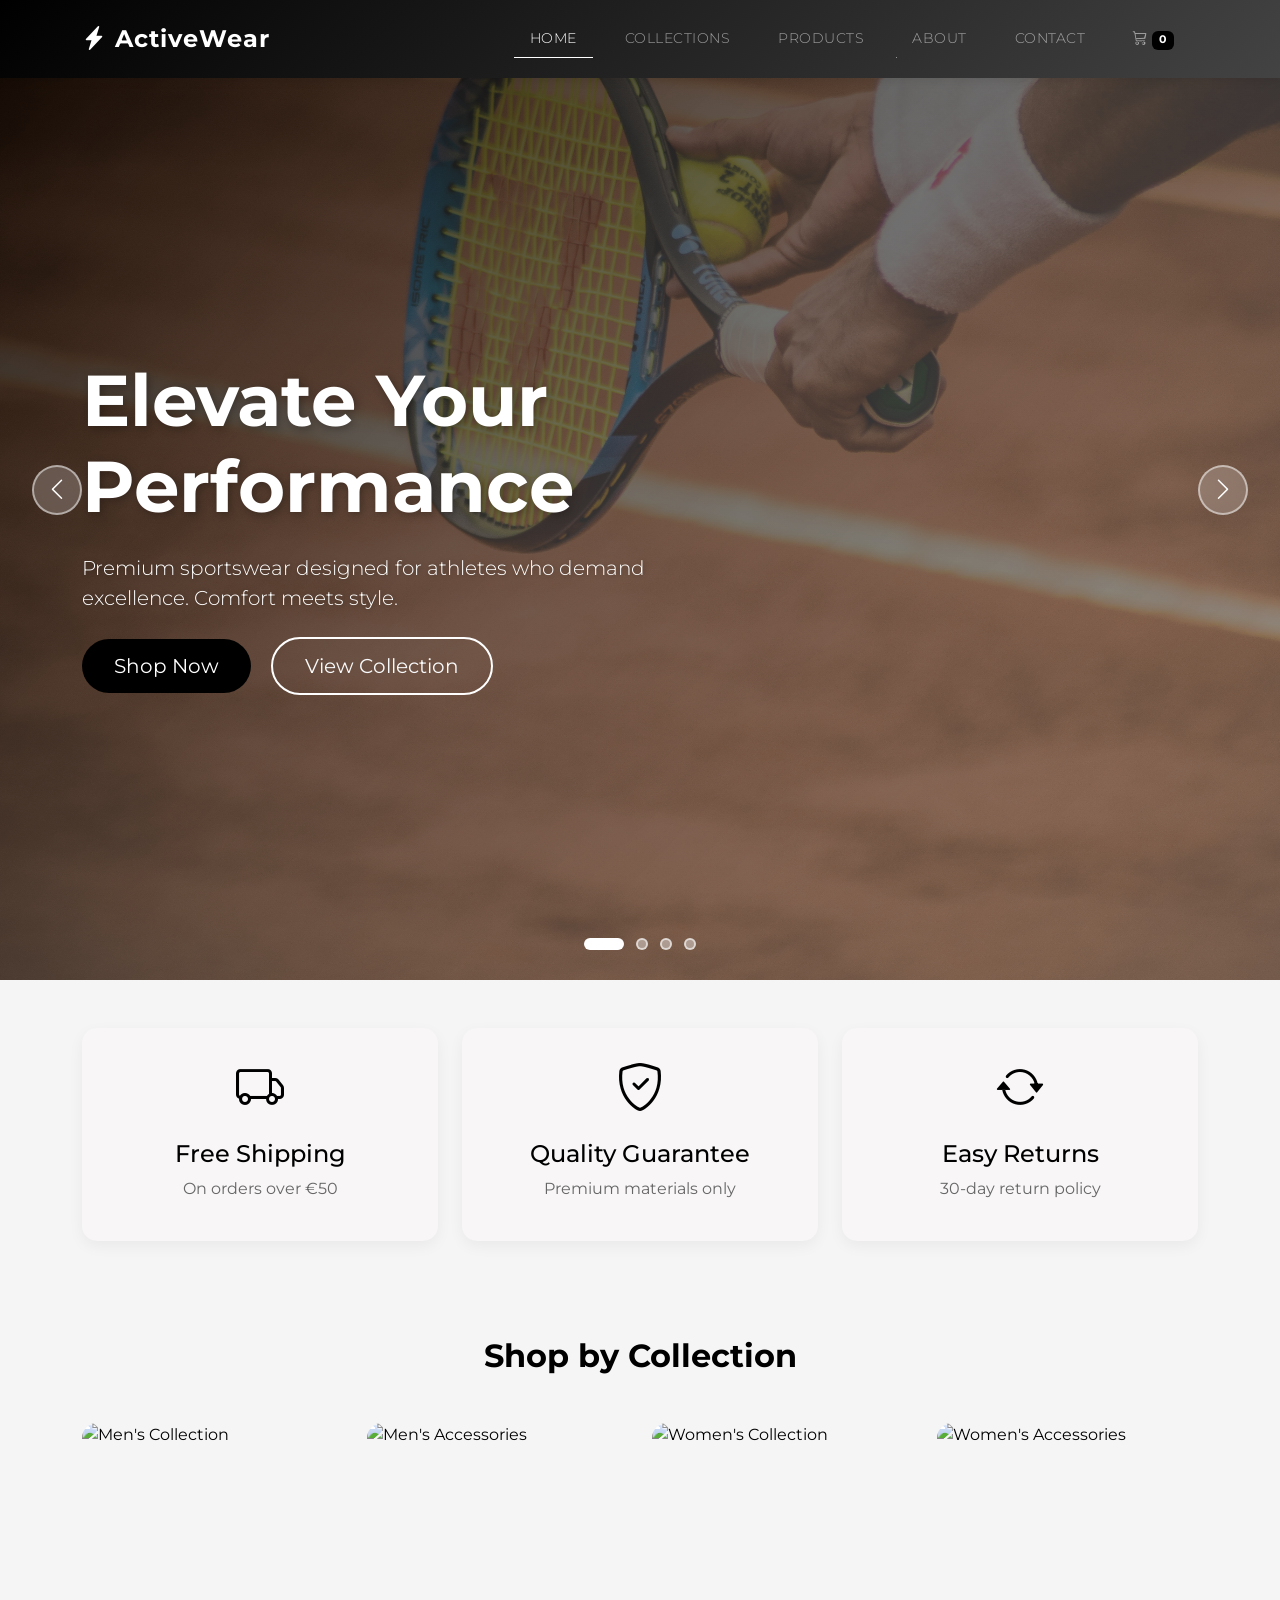
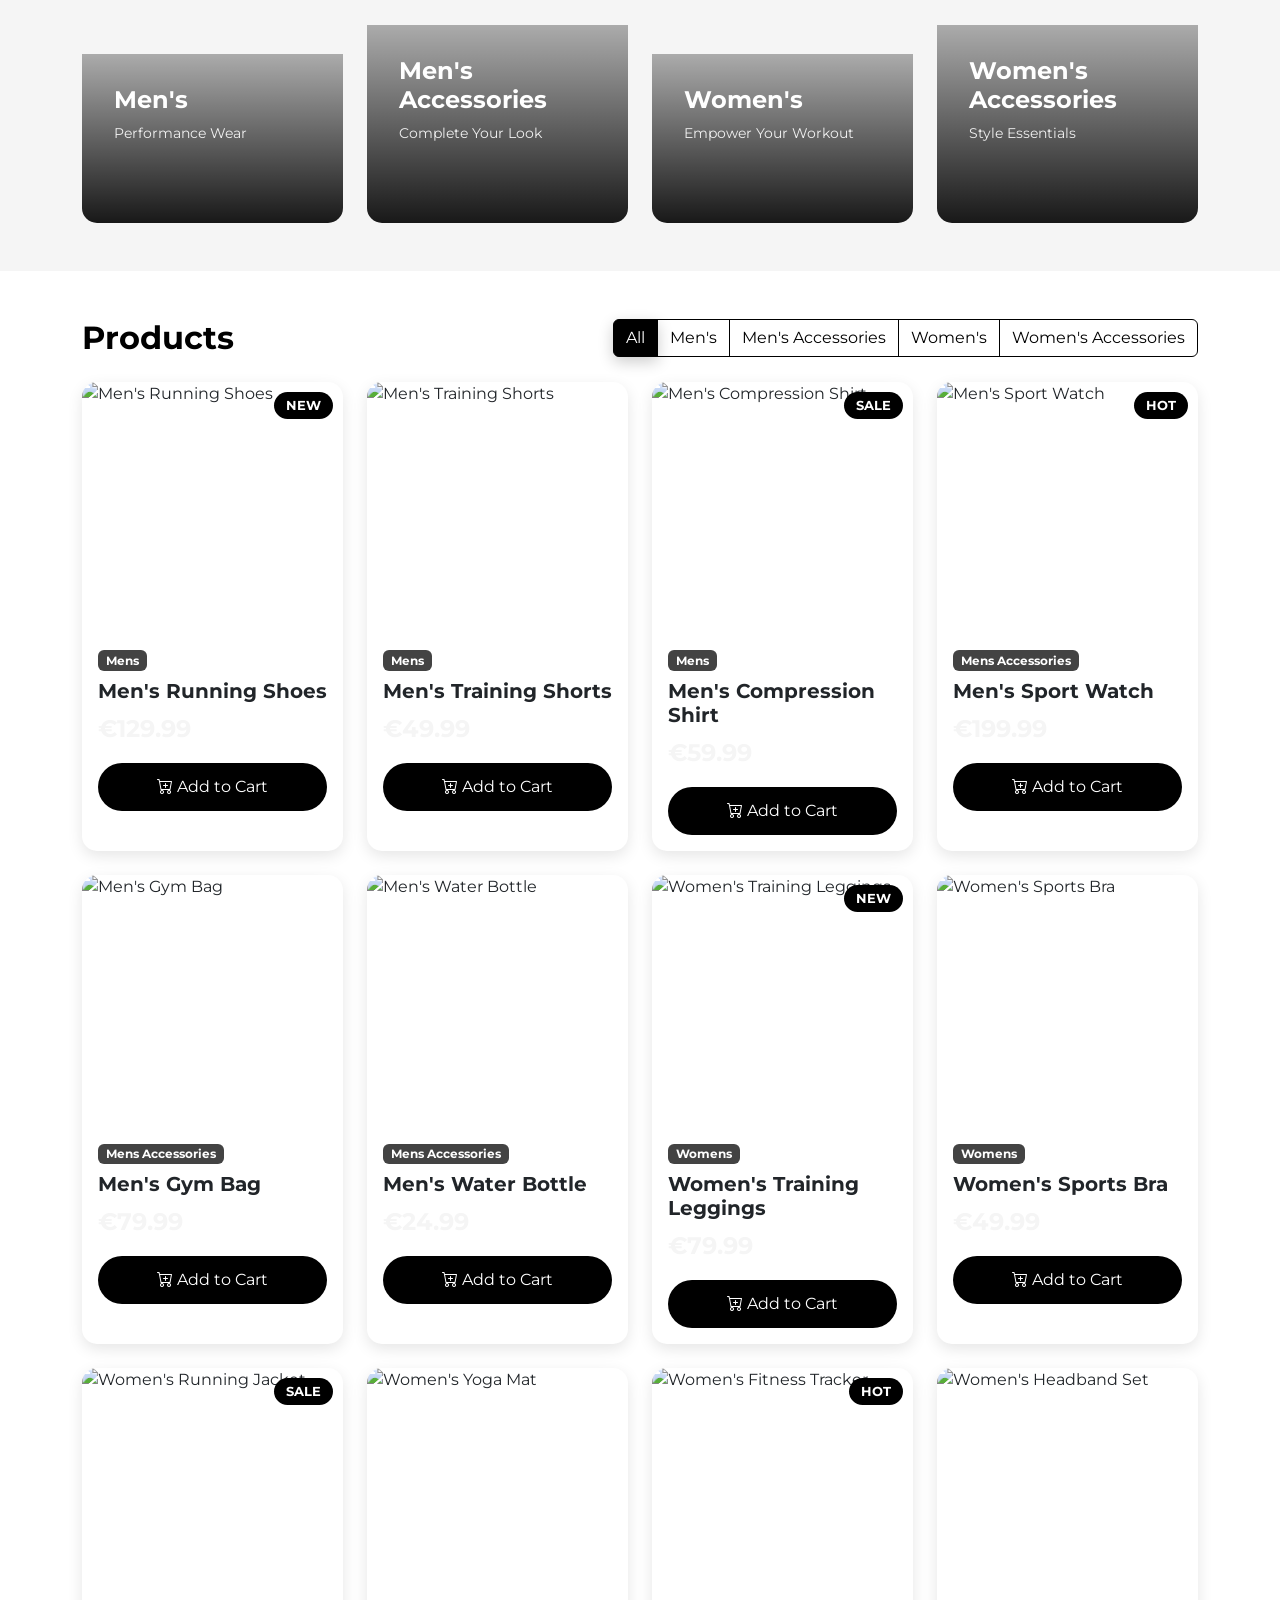
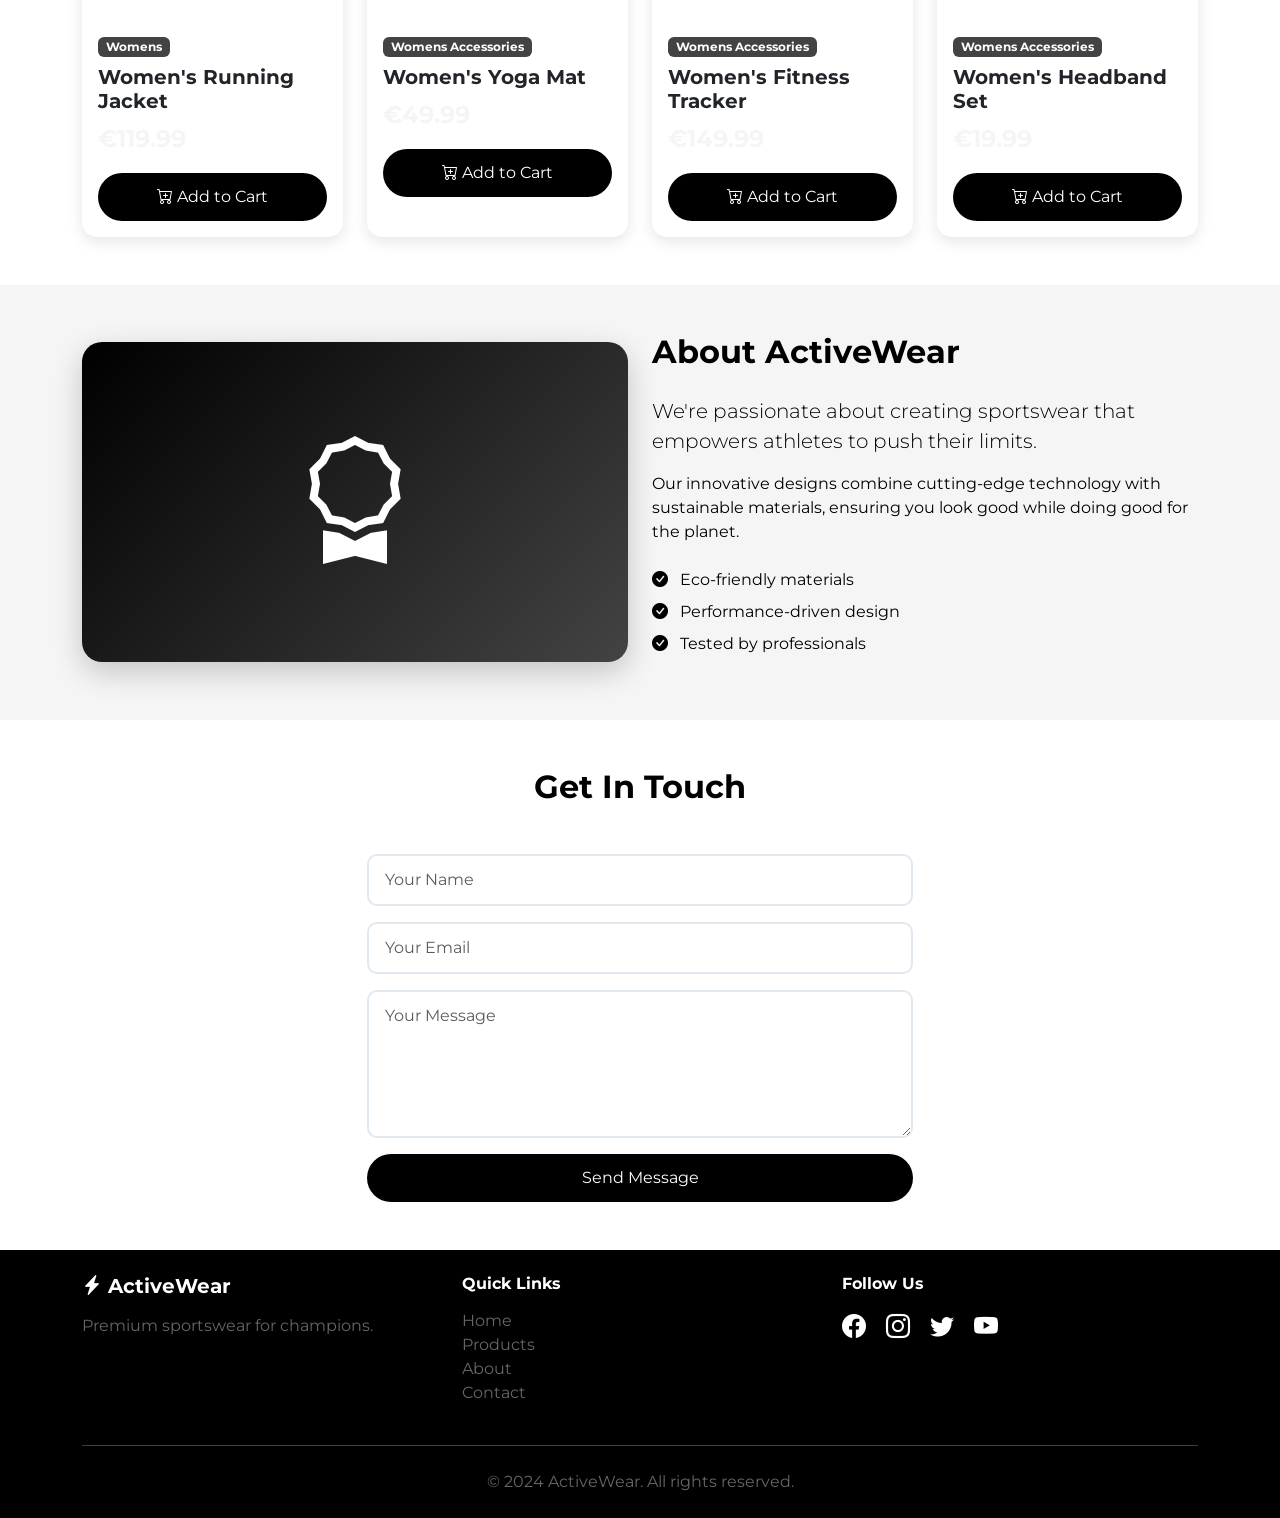
==== commit 0222d2fe: "Style color fixed" ====
--- a/index.html
+++ b/index.html
@@ -110,7 +110,7 @@
                     <div class="feature-card text-center p-4">
                         <i class="bi bi-truck feature-icon"></i>
                         <h4 class="mt-3">Free Shipping</h4>
-                        <p class="text-muted">On orders over $50</p>
+                        <p class="text-muted">On orders over €50</p>
                     </div>
                 </div>
                 <div class="col-md-4">
@@ -294,7 +294,7 @@
                     <div class="w-100">
                         <div class="d-flex justify-content-between align-items-center mb-3">
                             <h5 class="mb-0">Total:</h5>
-                            <h4 class="mb-0 fw-bold" id="cartTotal">$0.00</h4>
+                            <h4 class="mb-0 fw-bold" id="cartTotal">€0.00</h4>
                         </div>
                         <button type="button" class="btn btn-outline-secondary w-100 mb-2" data-bs-dismiss="modal">Continue Shopping</button>
                         <a href="checkout.html" class="btn btn-primary w-100">Proceed to Checkout</a>
--- a/styles.css
+++ b/styles.css
@@ -289,7 +289,7 @@
 }
 
 .feature-card {
-    background: white;
+    background: rgb(248, 246, 246);
     border-radius: 15px;
     transition: all 0.3s ease;
     height: 100%;
@@ -350,7 +350,7 @@
 .price {
     font-size: 1.5rem;
     font-weight: bold;
-    color: var(--primary-color);
+    color: var(--light-bg);
 }
 
 /* About Section */
@@ -1063,8 +1063,8 @@
 
 /* Form Styles */
 .form-label {
-    font-weight: 600;
-    color: var(--text-dark);
+    font-weight: 300;
+    color: var(--light-bg);
     margin-bottom: 0.5rem;
 }
 
